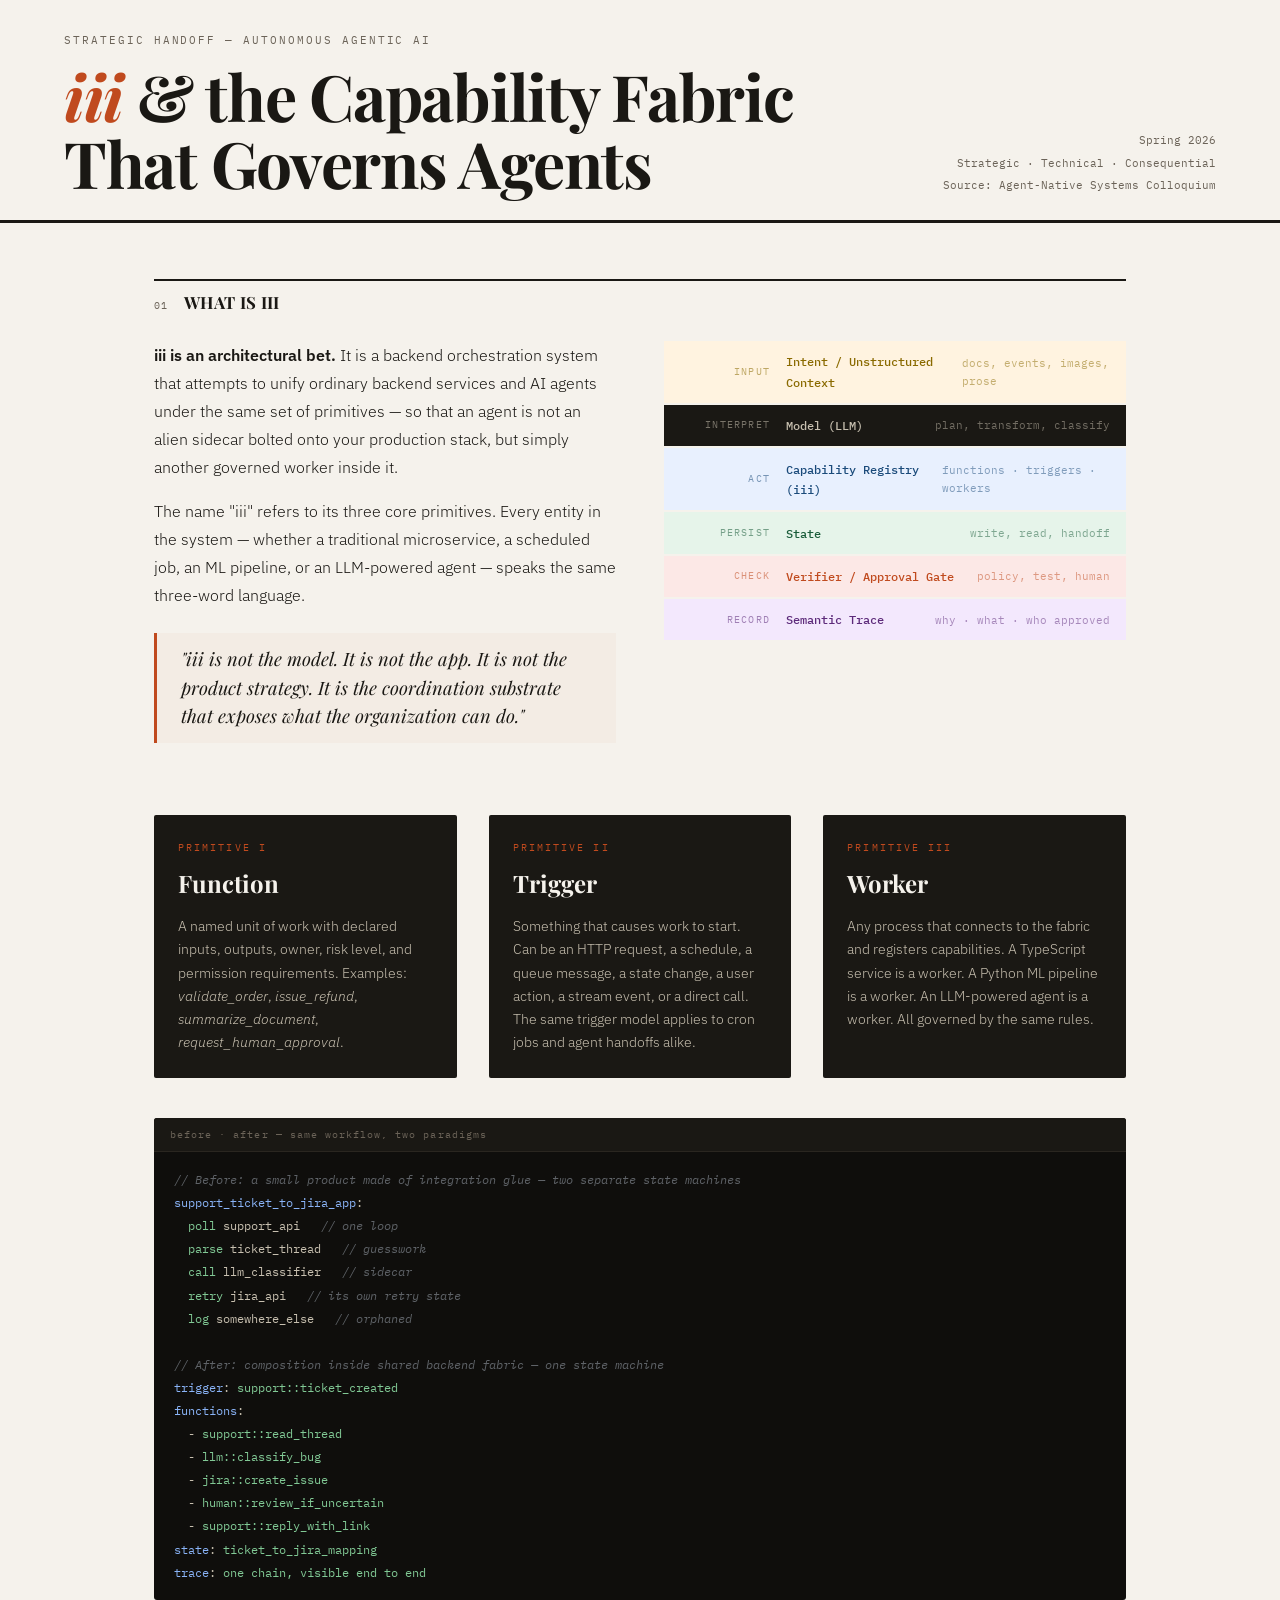
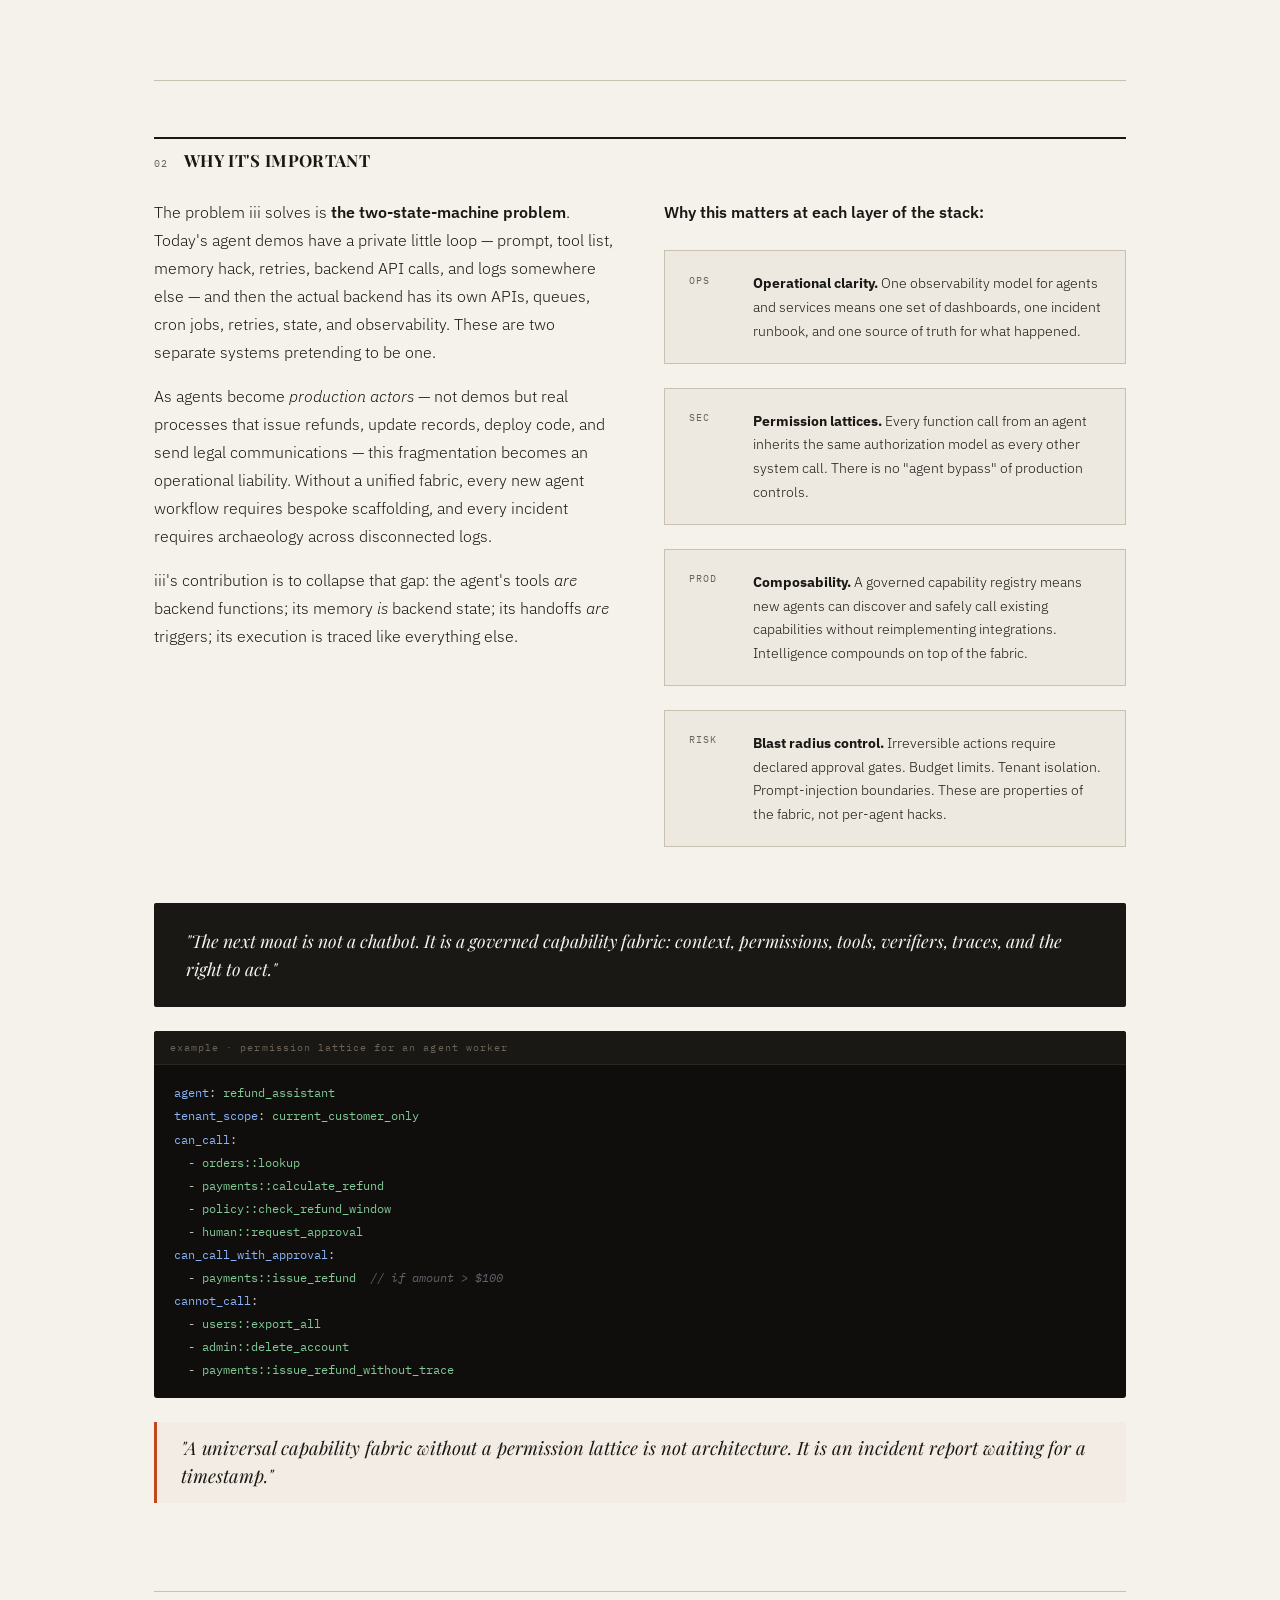
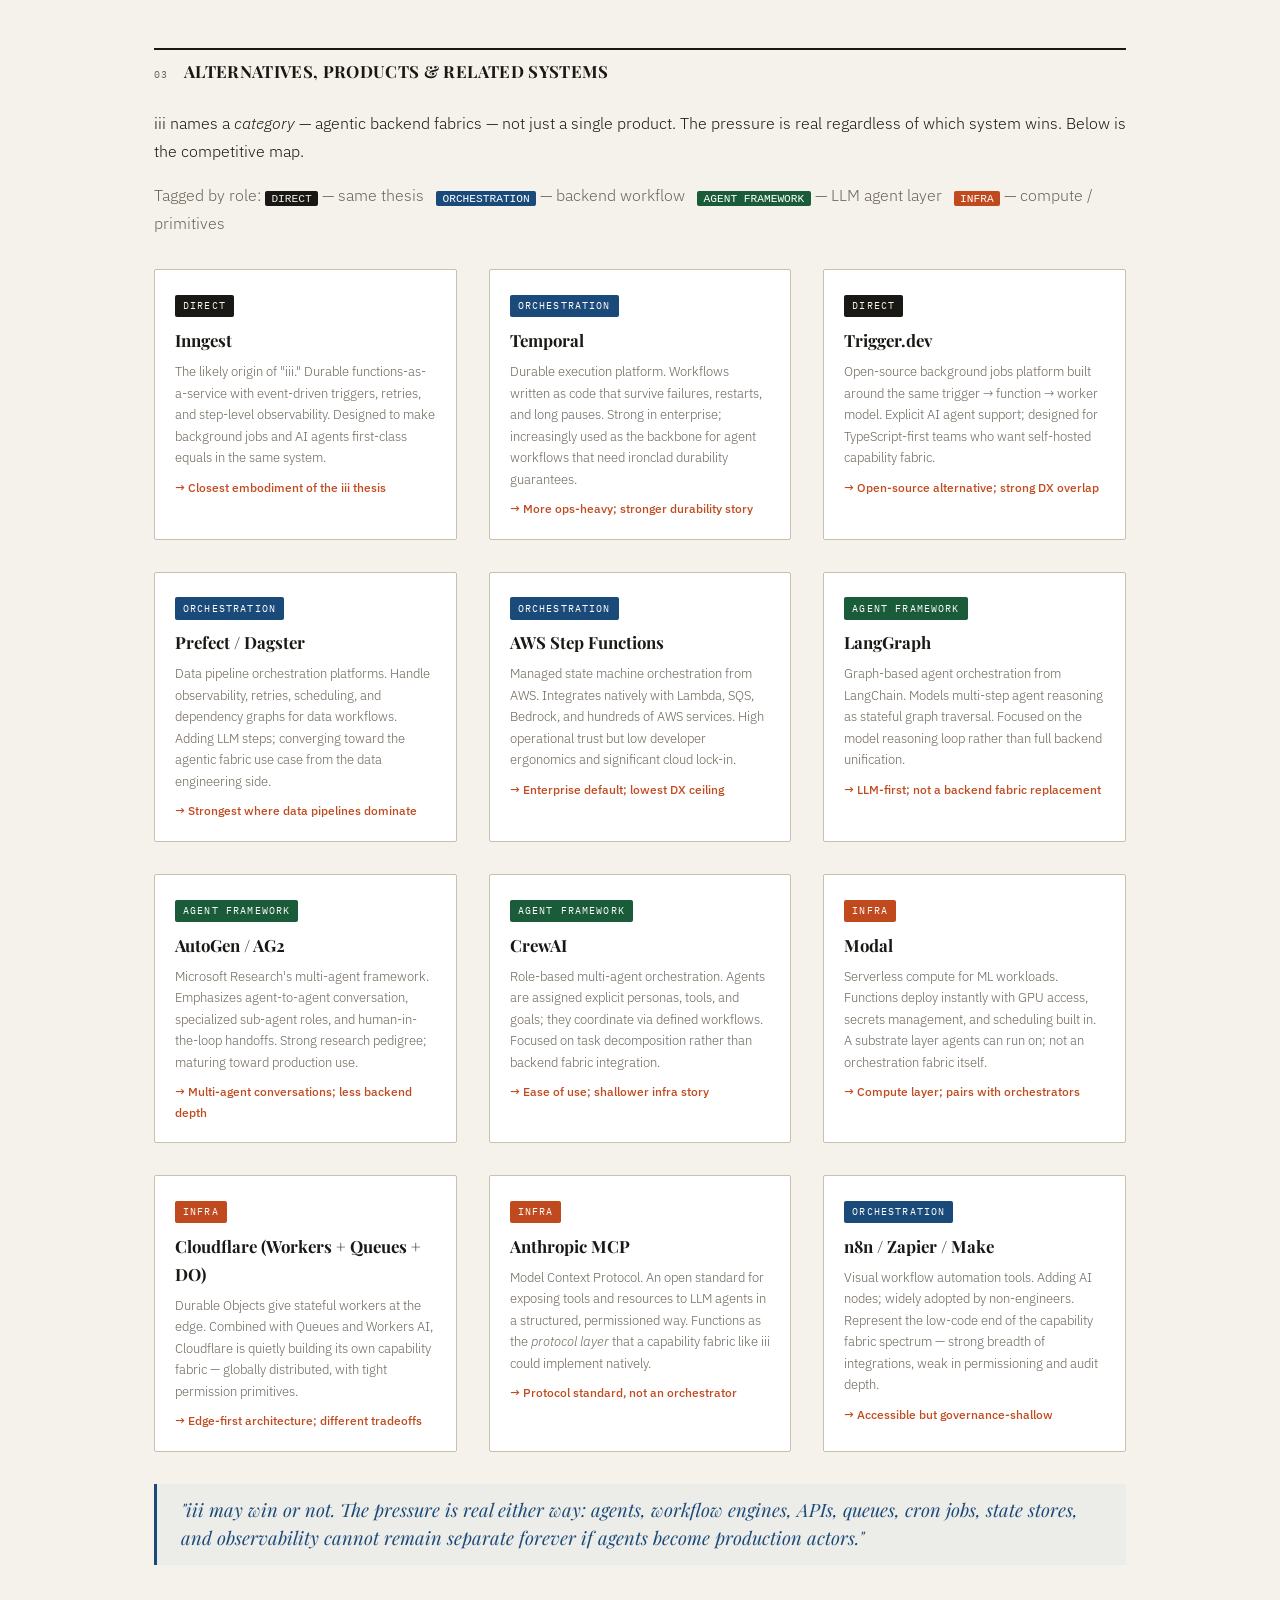
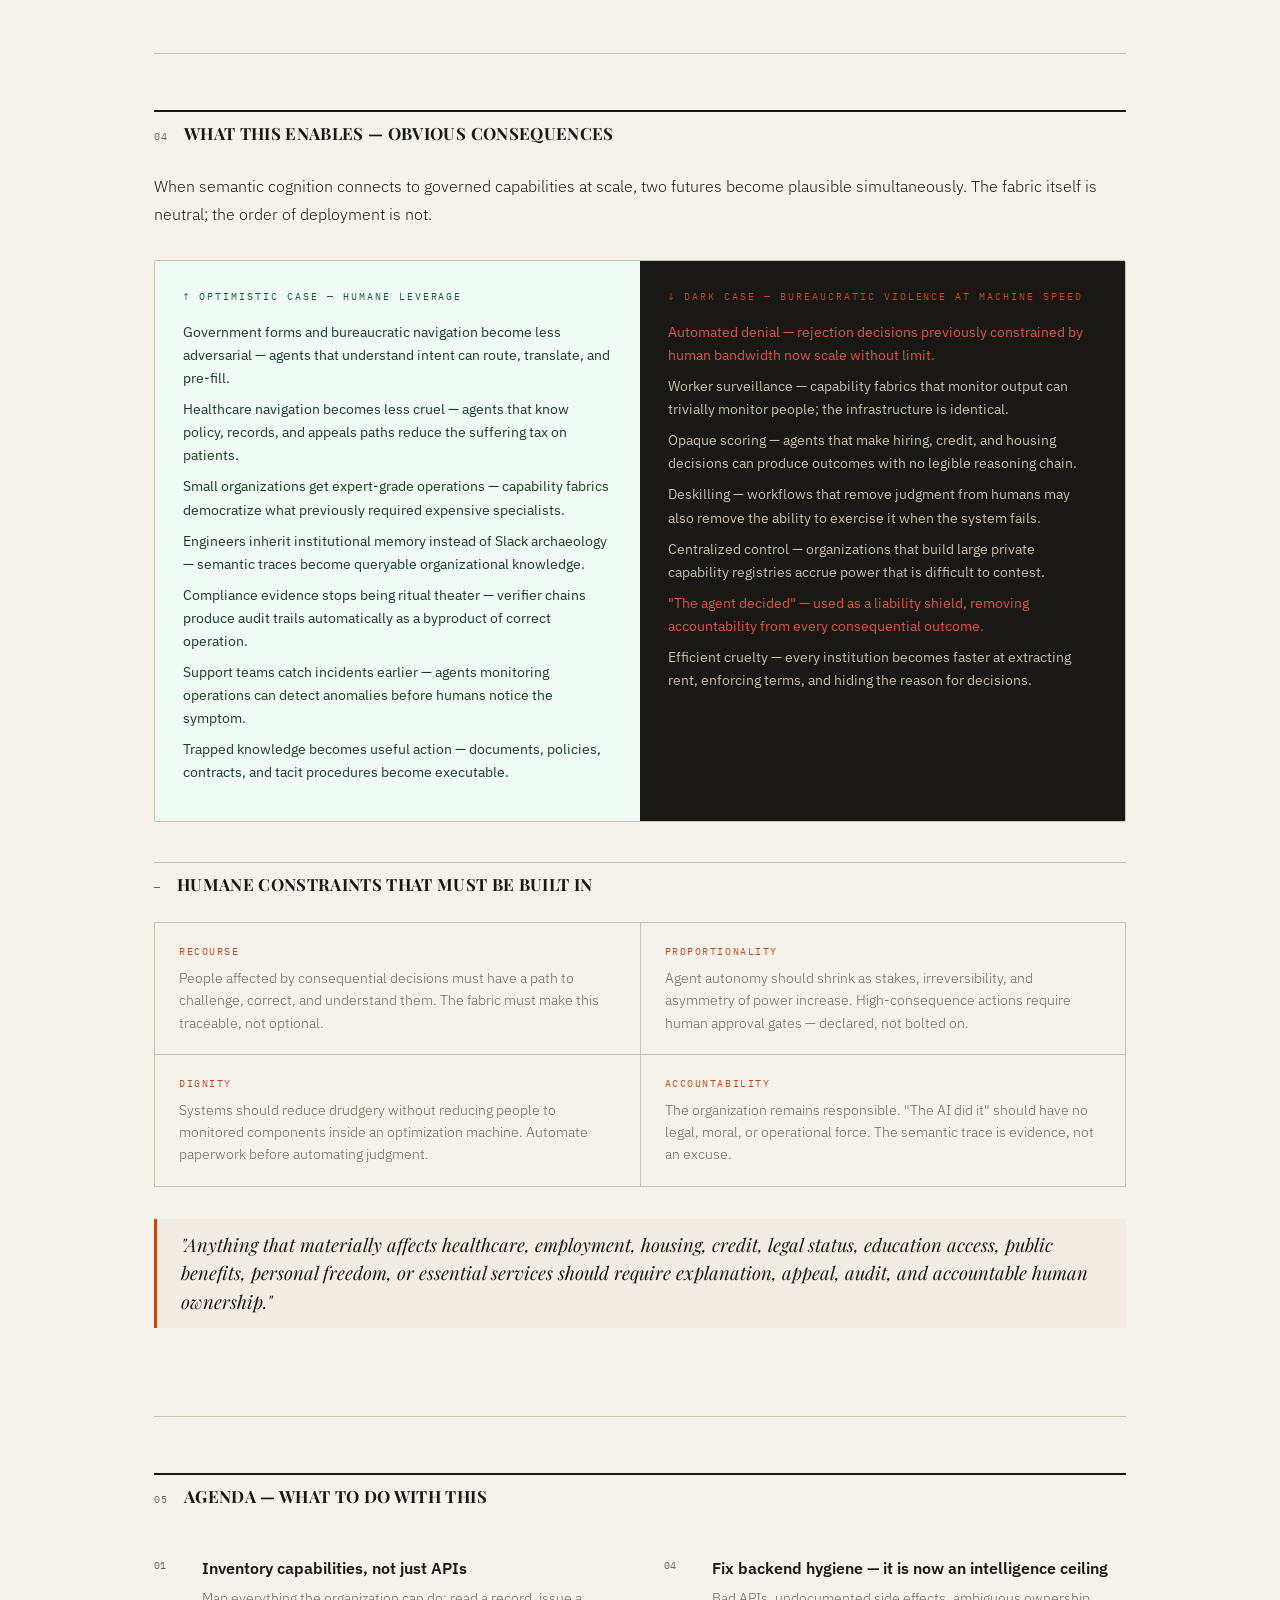
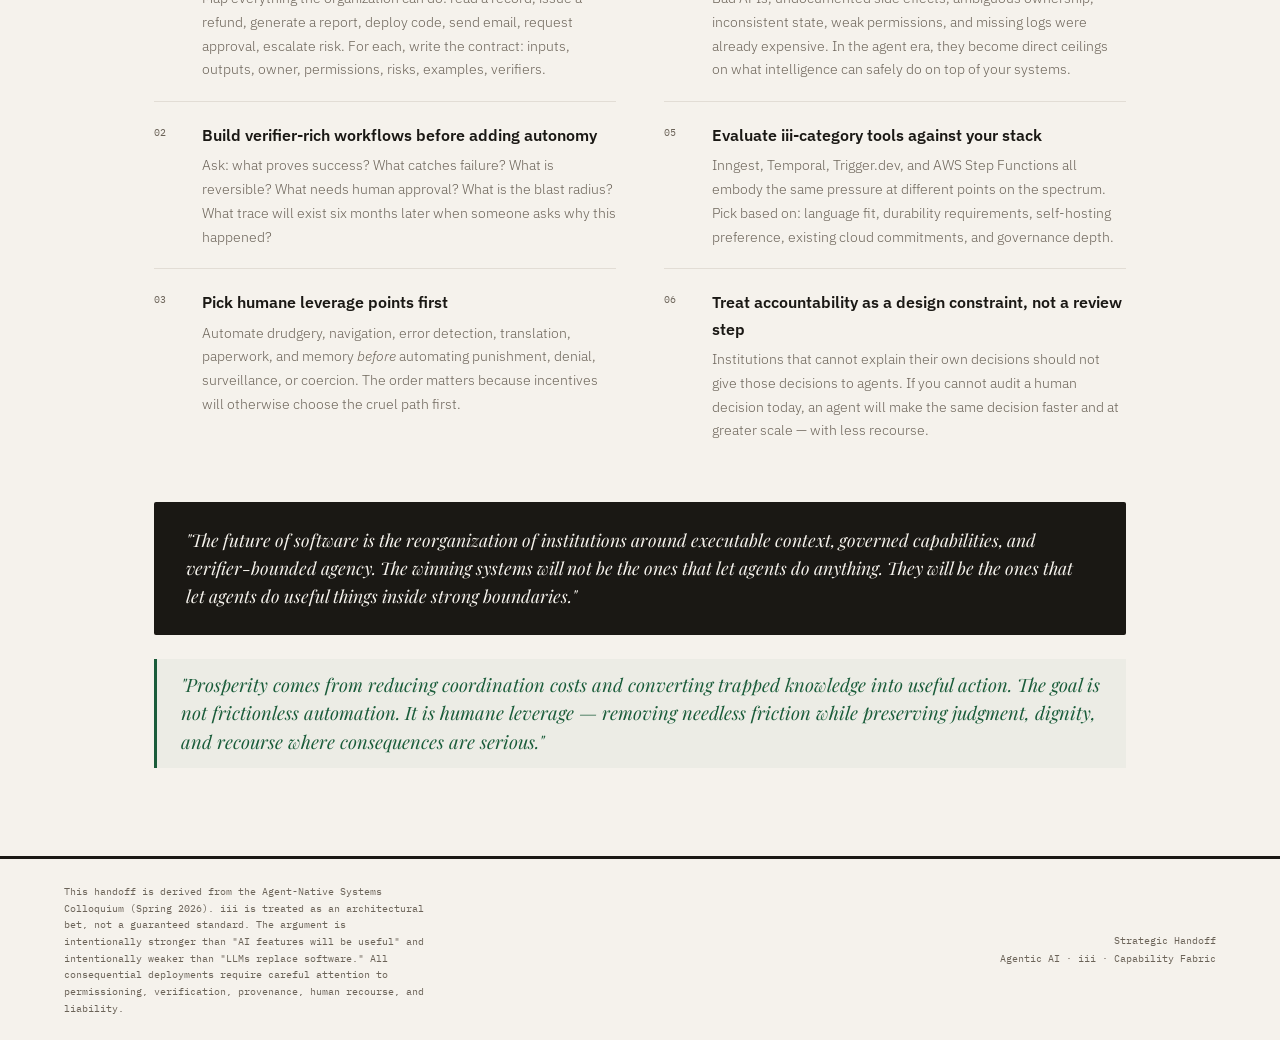
==== iii_handoff.html @ b540abe3 "Add files via upload" ====
<!DOCTYPE html>
<html lang="en">
<head>
<meta charset="UTF-8">
<meta name="viewport" content="width=device-width, initial-scale=1.0">
<title>iii — Agentic Backend Fabric: Strategic Handoff</title>
<link href="https://fonts.googleapis.com/css2?family=Playfair+Display:ital,wght@0,400;0,700;1,400;1,700&family=IBM+Plex+Mono:wght@400;500&family=IBM+Plex+Sans:wght@300;400;500;600&display=swap" rel="stylesheet">
<style>
  :root {
    --ink: #1a1814;
    --paper: #f5f2ec;
    --paper-dark: #ede9e1;
    --rule: #c8c0b0;
    --rule-light: #e2ddd5;
    --accent: #c04a1e;
    --accent-blue: #1a4a7a;
    --accent-green: #1a5c3a;
    --accent-gold: #8a6a00;
    --muted: #6b6358;
    --tag-bg: #1a1814;
    --tag-text: #f5f2ec;
  }

  * { margin: 0; padding: 0; box-sizing: border-box; }

  body {
    background: var(--paper);
    color: var(--ink);
    font-family: 'IBM Plex Sans', sans-serif;
    line-height: 1.65;
    -webkit-font-smoothing: antialiased;
  }

  /* MASTHEAD */
  .masthead {
    border-bottom: 3px solid var(--ink);
    padding: 2rem 4rem 1.5rem;
    display: grid;
    grid-template-columns: 1fr auto;
    align-items: end;
    gap: 2rem;
  }

  .masthead-label {
    font-family: 'IBM Plex Mono', monospace;
    font-size: 0.68rem;
    letter-spacing: 0.18em;
    text-transform: uppercase;
    color: var(--muted);
    margin-bottom: 0.75rem;
  }

  .masthead h1 {
    font-family: 'Playfair Display', Georgia, serif;
    font-size: clamp(2.2rem, 5vw, 4rem);
    font-weight: 700;
    line-height: 1.05;
    letter-spacing: -0.02em;
  }

  .masthead h1 em {
    font-style: italic;
    color: var(--accent);
  }

  .masthead-meta {
    text-align: right;
    font-family: 'IBM Plex Mono', monospace;
    font-size: 0.7rem;
    color: var(--muted);
    line-height: 2;
  }

  /* SECTION LAYOUT */
  .page {
    max-width: 1100px;
    margin: 0 auto;
    padding: 0 4rem;
  }

  /* SECTION HEADER */
  .section-header {
    border-top: 2px solid var(--ink);
    padding-top: 0.5rem;
    margin-bottom: 1.5rem;
    display: flex;
    align-items: baseline;
    gap: 1rem;
  }

  .section-num {
    font-family: 'IBM Plex Mono', monospace;
    font-size: 0.65rem;
    color: var(--muted);
    letter-spacing: 0.1em;
    flex-shrink: 0;
  }

  .section-title {
    font-family: 'Playfair Display', serif;
    font-size: 1.05rem;
    font-weight: 700;
    letter-spacing: 0.02em;
    text-transform: uppercase;
  }

  /* SECTION BLOCK */
  .section-block {
    padding: 3.5rem 0;
    border-bottom: 1px solid var(--rule);
  }

  .section-block:last-child {
    border-bottom: none;
  }

  /* TWO-COL */
  .two-col {
    display: grid;
    grid-template-columns: 1fr 1fr;
    gap: 3rem;
  }

  .three-col {
    display: grid;
    grid-template-columns: 1fr 1fr 1fr;
    gap: 2rem;
  }

  /* BODY TEXT */
  .body-text {
    font-size: 1rem;
    font-weight: 300;
    color: var(--ink);
    line-height: 1.75;
  }

  .body-text + .body-text {
    margin-top: 1rem;
  }

  .body-text strong {
    font-weight: 600;
  }

  /* PULL QUOTE */
  .pull-quote {
    border-left: 3px solid var(--accent);
    padding: 0.75rem 1.5rem;
    margin: 2rem 0;
    background: rgba(192,74,30,0.04);
  }

  .pull-quote p {
    font-family: 'Playfair Display', serif;
    font-size: 1.15rem;
    font-style: italic;
    line-height: 1.55;
    color: var(--ink);
  }

  .pull-quote.blue { border-left-color: var(--accent-blue); background: rgba(26,74,122,0.04); }
  .pull-quote.blue p { color: var(--accent-blue); }
  .pull-quote.green { border-left-color: var(--accent-green); background: rgba(26,92,58,0.04); }
  .pull-quote.green p { color: var(--accent-green); }
  .pull-quote.gold { border-left-color: var(--accent-gold); background: rgba(138,106,0,0.04); }
  .pull-quote.gold p { color: var(--accent-gold); }

  /* PRIMITIVES */
  .primitive-card {
    background: var(--ink);
    color: var(--paper);
    padding: 1.5rem;
    border-radius: 2px;
  }

  .primitive-label {
    font-family: 'IBM Plex Mono', monospace;
    font-size: 0.65rem;
    letter-spacing: 0.2em;
    text-transform: uppercase;
    color: var(--accent);
    margin-bottom: 0.5rem;
  }

  .primitive-name {
    font-family: 'Playfair Display', serif;
    font-size: 1.5rem;
    font-weight: 700;
    margin-bottom: 0.75rem;
  }

  .primitive-def {
    font-size: 0.875rem;
    font-weight: 300;
    color: #c8c0b0;
    line-height: 1.65;
  }

  /* CODE BLOCK */
  .code-block {
    background: #0f0e0c;
    border-radius: 3px;
    overflow: hidden;
    margin: 1.5rem 0;
  }

  .code-header {
    padding: 0.5rem 1rem;
    background: #1a1814;
    font-family: 'IBM Plex Mono', monospace;
    font-size: 0.65rem;
    color: #6b6358;
    letter-spacing: 0.1em;
    border-bottom: 1px solid #2a2620;
  }

  .code-body {
    padding: 1rem 1.25rem;
    font-family: 'IBM Plex Mono', monospace;
    font-size: 0.78rem;
    line-height: 1.85;
    color: #c8c0b0;
    overflow-x: auto;
  }

  .c-key { color: #8ab4f8; }
  .c-str { color: #81c995; }
  .c-cm { color: #5f6368; font-style: italic; }

  /* PRODUCT CARDS */
  .product-card {
    border: 1px solid var(--rule);
    padding: 1.25rem;
    border-radius: 2px;
    background: white;
  }

  .product-tag {
    display: inline-block;
    font-family: 'IBM Plex Mono', monospace;
    font-size: 0.6rem;
    letter-spacing: 0.12em;
    text-transform: uppercase;
    padding: 0.2rem 0.5rem;
    border-radius: 2px;
    margin-bottom: 0.6rem;
  }

  .product-tag.direct { background: var(--ink); color: var(--paper); }
  .product-tag.adjacent { background: var(--accent-blue); color: white; }
  .product-tag.adjacent-green { background: var(--accent-green); color: white; }
  .product-tag.llm { background: var(--accent); color: white; }

  .product-name {
    font-family: 'Playfair Display', serif;
    font-size: 1.05rem;
    font-weight: 700;
    margin-bottom: 0.4rem;
  }

  .product-desc {
    font-size: 0.84rem;
    font-weight: 300;
    color: var(--muted);
    line-height: 1.6;
  }

  .product-diff {
    font-size: 0.78rem;
    color: var(--accent);
    margin-top: 0.5rem;
    font-weight: 500;
  }

  /* CONSEQUENCE ITEMS */
  .consequence-item {
    padding: 1rem 0;
    border-bottom: 1px solid var(--rule-light);
    display: grid;
    grid-template-columns: 1.5rem 1fr;
    gap: 0.75rem;
    align-items: start;
  }

  .consequence-item:last-child { border-bottom: none; }

  .consequence-marker {
    font-family: 'IBM Plex Mono', monospace;
    font-size: 0.7rem;
    color: var(--muted);
    padding-top: 0.05rem;
  }

  .consequence-text {
    font-size: 0.96rem;
    font-weight: 300;
    line-height: 1.65;
  }

  .consequence-text strong {
    font-weight: 600;
  }

  /* DESIGN LAW */
  .law-grid {
    display: grid;
    grid-template-columns: 1fr 1fr;
    gap: 1px;
    background: var(--rule);
    border: 1px solid var(--rule);
  }

  .law-cell {
    background: var(--paper);
    padding: 1.25rem 1.5rem;
  }

  .law-term {
    font-family: 'IBM Plex Mono', monospace;
    font-size: 0.65rem;
    text-transform: uppercase;
    letter-spacing: 0.15em;
    color: var(--accent);
    margin-bottom: 0.4rem;
  }

  .law-def {
    font-size: 0.875rem;
    font-weight: 300;
    color: var(--muted);
    line-height: 1.6;
  }

  /* STACK DIAGRAM */
  .stack {
    display: flex;
    flex-direction: column;
    gap: 2px;
    font-family: 'IBM Plex Mono', monospace;
    font-size: 0.78rem;
  }

  .stack-layer {
    padding: 0.65rem 1rem;
    display: flex;
    align-items: center;
    gap: 1rem;
  }

  .stack-layer-label {
    font-size: 0.62rem;
    letter-spacing: 0.12em;
    text-transform: uppercase;
    opacity: 0.55;
    flex-shrink: 0;
    width: 90px;
    text-align: right;
  }

  .stack-layer-name { font-weight: 500; }
  .stack-layer-note { font-size: 0.7rem; opacity: 0.5; margin-left: auto; }

  .l-intent { background: #fff3e0; color: #8a6a00; }
  .l-model { background: #1a1814; color: #c8c0b0; }
  .l-capability { background: #e8f0fe; color: #1a4a7a; }
  .l-state { background: #e6f4ea; color: #1a5c3a; }
  .l-verify { background: #fce8e6; color: #c04a1e; }
  .l-trace { background: #f3e8fd; color: #5c2a7a; }

  /* DARK/LIGHT SPLIT */
  .dark-light-split {
    display: grid;
    grid-template-columns: 1fr 1fr;
    gap: 0;
    border: 1px solid var(--rule);
    border-radius: 2px;
    overflow: hidden;
  }

  .split-half {
    padding: 1.75rem;
  }

  .split-half.light { background: #f0faf4; }
  .split-half.dark { background: #1a1814; }

  .split-label {
    font-family: 'IBM Plex Mono', monospace;
    font-size: 0.62rem;
    letter-spacing: 0.2em;
    text-transform: uppercase;
    margin-bottom: 1rem;
  }

  .split-half.light .split-label { color: var(--accent-green); }
  .split-half.dark .split-label { color: var(--accent); }

  .split-item {
    font-size: 0.875rem;
    line-height: 1.65;
    margin-bottom: 0.5rem;
  }

  .split-half.light .split-item { color: #1a3a24; }
  .split-half.dark .split-item { color: #c8c0b0; }

  /* AGENDA */
  .agenda-step {
    display: grid;
    grid-template-columns: 2rem 1fr;
    gap: 1rem;
    padding: 1.25rem 0;
    border-bottom: 1px solid var(--rule-light);
    align-items: start;
  }

  .agenda-step:last-child { border-bottom: none; }

  .agenda-num {
    font-family: 'IBM Plex Mono', monospace;
    font-size: 0.65rem;
    color: var(--muted);
    padding-top: 0.1rem;
  }

  .agenda-content {}
  .agenda-title { font-weight: 600; margin-bottom: 0.3rem; }
  .agenda-text { font-size: 0.9rem; font-weight: 300; color: var(--muted); line-height: 1.65; }

  /* HORIZONTAL RULE */
  .h-rule {
    border: none;
    border-top: 1px solid var(--rule);
    margin: 0;
  }

  /* FOOTER */
  .footer {
    border-top: 3px solid var(--ink);
    padding: 1.5rem 4rem;
    display: flex;
    justify-content: space-between;
    align-items: center;
  }

  .footer-note {
    font-family: 'IBM Plex Mono', monospace;
    font-size: 0.65rem;
    color: var(--muted);
    max-width: 60ch;
    line-height: 1.6;
  }

  /* HIGHLIGHT BOX */
  .highlight-box {
    background: var(--ink);
    color: var(--paper);
    padding: 1.5rem 2rem;
    margin: 1.5rem 0;
    border-radius: 2px;
  }

  .highlight-box p {
    font-family: 'Playfair Display', serif;
    font-size: 1.1rem;
    font-style: italic;
    line-height: 1.6;
  }

  .moat-box {
    background: var(--paper-dark);
    border: 1px solid var(--rule);
    padding: 1.25rem 1.5rem;
    margin: 1.5rem 0;
    display: grid;
    grid-template-columns: 3rem 1fr;
    gap: 1rem;
    align-items: start;
  }

  .moat-icon {
    font-family: 'IBM Plex Mono', monospace;
    font-size: 0.6rem;
    text-transform: uppercase;
    letter-spacing: 0.1em;
    color: var(--muted);
    margin-top: 0.1rem;
  }

  .moat-text {
    font-size: 0.9rem;
    font-weight: 300;
    line-height: 1.65;
  }

  @media (max-width: 900px) {
    .masthead, .page, .footer { padding-left: 1.5rem; padding-right: 1.5rem; }
    .two-col, .three-col, .dark-light-split, .law-grid { grid-template-columns: 1fr; }
    .masthead { grid-template-columns: 1fr; }
    .masthead-meta { text-align: left; }
  }
</style>
</head>
<body>

<!-- MASTHEAD -->
<header class="masthead">
  <div>
    <div class="masthead-label">Strategic Handoff — Autonomous Agentic AI</div>
    <h1><em>iii</em> &amp; the Capability Fabric<br>That Governs Agents</h1>
  </div>
  <div class="masthead-meta">
    <div>Spring 2026</div>
    <div>Strategic · Technical · Consequential</div>
    <div>Source: Agent-Native Systems Colloquium</div>
  </div>
</header>

<div class="page">

  <!-- ═══════════════════════════════════════════════════
       01 · WHAT IS iii
  ══════════════════════════════════════════════════════ -->
  <div class="section-block">
    <div class="section-header">
      <span class="section-num">01</span>
      <span class="section-title">What Is iii</span>
    </div>

    <div class="two-col">
      <div>
        <p class="body-text">
          <strong>iii is an architectural bet.</strong> It is a backend orchestration system that attempts to unify ordinary backend services and AI agents under the same set of primitives — so that an agent is not an alien sidecar bolted onto your production stack, but simply another governed worker inside it.
        </p>
        <p class="body-text" style="margin-top:1rem;">
          The name "iii" refers to its three core primitives. Every entity in the system — whether a traditional microservice, a scheduled job, an ML pipeline, or an LLM-powered agent — speaks the same three-word language.
        </p>
        <div class="pull-quote" style="margin-top:1.5rem;">
          <p>"iii is not the model. It is not the app. It is not the product strategy. It is the coordination substrate that exposes what the organization can do."</p>
        </div>
      </div>

      <div>
        <div class="stack">
          <div class="stack-layer l-intent">
            <span class="stack-layer-label">Input</span>
            <span class="stack-layer-name">Intent / Unstructured Context</span>
            <span class="stack-layer-note">docs, events, images, prose</span>
          </div>
          <div class="stack-layer l-model">
            <span class="stack-layer-label">Interpret</span>
            <span class="stack-layer-name">Model (LLM)</span>
            <span class="stack-layer-note">plan, transform, classify</span>
          </div>
          <div class="stack-layer l-capability">
            <span class="stack-layer-label">Act</span>
            <span class="stack-layer-name">Capability Registry (iii)</span>
            <span class="stack-layer-note">functions · triggers · workers</span>
          </div>
          <div class="stack-layer l-state">
            <span class="stack-layer-label">Persist</span>
            <span class="stack-layer-name">State</span>
            <span class="stack-layer-note">write, read, handoff</span>
          </div>
          <div class="stack-layer l-verify">
            <span class="stack-layer-label">Check</span>
            <span class="stack-layer-name">Verifier / Approval Gate</span>
            <span class="stack-layer-note">policy, test, human</span>
          </div>
          <div class="stack-layer l-trace">
            <span class="stack-layer-label">Record</span>
            <span class="stack-layer-name">Semantic Trace</span>
            <span class="stack-layer-note">why · what · who approved</span>
          </div>
        </div>
      </div>
    </div>

    <!-- THREE PRIMITIVES -->
    <div class="three-col" style="margin-top:2.5rem;">
      <div class="primitive-card">
        <div class="primitive-label">Primitive I</div>
        <div class="primitive-name">Function</div>
        <div class="primitive-def">A named unit of work with declared inputs, outputs, owner, risk level, and permission requirements. Examples: <em>validate_order</em>, <em>issue_refund</em>, <em>summarize_document</em>, <em>request_human_approval</em>.</div>
      </div>
      <div class="primitive-card">
        <div class="primitive-label">Primitive II</div>
        <div class="primitive-name">Trigger</div>
        <div class="primitive-def">Something that causes work to start. Can be an HTTP request, a schedule, a queue message, a state change, a user action, a stream event, or a direct call. The same trigger model applies to cron jobs and agent handoffs alike.</div>
      </div>
      <div class="primitive-card">
        <div class="primitive-label">Primitive III</div>
        <div class="primitive-name">Worker</div>
        <div class="primitive-def">Any process that connects to the fabric and registers capabilities. A TypeScript service is a worker. A Python ML pipeline is a worker. An LLM-powered agent is a worker. All governed by the same rules.</div>
      </div>
    </div>

    <!-- BEFORE / AFTER CODE -->
    <div class="code-block" style="margin-top:2.5rem;">
      <div class="code-header">before · after — same workflow, two paradigms</div>
      <div class="code-body">
<span class="c-cm">// Before: a small product made of integration glue — two separate state machines</span><br>
<span class="c-key">support_ticket_to_jira_app</span>:<br>
&nbsp;&nbsp;<span class="c-str">poll</span> support_api &nbsp;&nbsp;<span class="c-cm">// one loop</span><br>
&nbsp;&nbsp;<span class="c-str">parse</span> ticket_thread &nbsp;&nbsp;<span class="c-cm">// guesswork</span><br>
&nbsp;&nbsp;<span class="c-str">call</span> llm_classifier &nbsp;&nbsp;<span class="c-cm">// sidecar</span><br>
&nbsp;&nbsp;<span class="c-str">retry</span> jira_api &nbsp;&nbsp;<span class="c-cm">// its own retry state</span><br>
&nbsp;&nbsp;<span class="c-str">log</span> somewhere_else &nbsp;&nbsp;<span class="c-cm">// orphaned</span><br>
<br>
<span class="c-cm">// After: composition inside shared backend fabric — one state machine</span><br>
<span class="c-key">trigger</span>: <span class="c-str">support::ticket_created</span><br>
<span class="c-key">functions</span>:<br>
&nbsp;&nbsp;- <span class="c-str">support::read_thread</span><br>
&nbsp;&nbsp;- <span class="c-str">llm::classify_bug</span><br>
&nbsp;&nbsp;- <span class="c-str">jira::create_issue</span><br>
&nbsp;&nbsp;- <span class="c-str">human::review_if_uncertain</span><br>
&nbsp;&nbsp;- <span class="c-str">support::reply_with_link</span><br>
<span class="c-key">state</span>: <span class="c-str">ticket_to_jira_mapping</span><br>
<span class="c-key">trace</span>: <span class="c-str">one chain, visible end to end</span>
      </div>
    </div>
  </div>

  <!-- ═══════════════════════════════════════════════════
       02 · WHY IT'S IMPORTANT
  ══════════════════════════════════════════════════════ -->
  <div class="section-block">
    <div class="section-header">
      <span class="section-num">02</span>
      <span class="section-title">Why It's Important</span>
    </div>

    <div class="two-col">
      <div>
        <p class="body-text">
          The problem iii solves is <strong>the two-state-machine problem</strong>. Today's agent demos have a private little loop — prompt, tool list, memory hack, retries, backend API calls, and logs somewhere else — and then the actual backend has its own APIs, queues, cron jobs, retries, state, and observability. These are two separate systems pretending to be one.
        </p>
        <p class="body-text">
          As agents become <em>production actors</em> — not demos but real processes that issue refunds, update records, deploy code, and send legal communications — this fragmentation becomes an operational liability. Without a unified fabric, every new agent workflow requires bespoke scaffolding, and every incident requires archaeology across disconnected logs.
        </p>
        <p class="body-text">
          iii's contribution is to collapse that gap: the agent's tools <em>are</em> backend functions; its memory <em>is</em> backend state; its handoffs <em>are</em> triggers; its execution is traced like everything else.
        </p>
      </div>

      <div>
        <p class="body-text" style="margin-bottom:1rem;"><strong>Why this matters at each layer of the stack:</strong></p>

        <div class="moat-box">
          <span class="moat-icon">Ops</span>
          <p class="moat-text"><strong>Operational clarity.</strong> One observability model for agents and services means one set of dashboards, one incident runbook, and one source of truth for what happened.</p>
        </div>

        <div class="moat-box">
          <span class="moat-icon">Sec</span>
          <p class="moat-text"><strong>Permission lattices.</strong> Every function call from an agent inherits the same authorization model as every other system call. There is no "agent bypass" of production controls.</p>
        </div>

        <div class="moat-box">
          <span class="moat-icon">Prod</span>
          <p class="moat-text"><strong>Composability.</strong> A governed capability registry means new agents can discover and safely call existing capabilities without reimplementing integrations. Intelligence compounds on top of the fabric.</p>
        </div>

        <div class="moat-box">
          <span class="moat-icon">Risk</span>
          <p class="moat-text"><strong>Blast radius control.</strong> Irreversible actions require declared approval gates. Budget limits. Tenant isolation. Prompt-injection boundaries. These are properties of the fabric, not per-agent hacks.</p>
        </div>
      </div>
    </div>

    <div class="highlight-box" style="margin-top:2rem;">
      <p>"The next moat is not a chatbot. It is a governed capability fabric: context, permissions, tools, verifiers, traces, and the right to act."</p>
    </div>

    <!-- PERMISSION LATTICE EXAMPLE -->
    <div class="code-block">
      <div class="code-header">example · permission lattice for an agent worker</div>
      <div class="code-body">
<span class="c-key">agent</span>: <span class="c-str">refund_assistant</span><br>
<span class="c-key">tenant_scope</span>: <span class="c-str">current_customer_only</span><br>
<span class="c-key">can_call</span>:<br>
&nbsp;&nbsp;- <span class="c-str">orders::lookup</span><br>
&nbsp;&nbsp;- <span class="c-str">payments::calculate_refund</span><br>
&nbsp;&nbsp;- <span class="c-str">policy::check_refund_window</span><br>
&nbsp;&nbsp;- <span class="c-str">human::request_approval</span><br>
<span class="c-key">can_call_with_approval</span>:<br>
&nbsp;&nbsp;- <span class="c-str">payments::issue_refund</span> &nbsp;<span class="c-cm">// if amount &gt; $100</span><br>
<span class="c-key">cannot_call</span>:<br>
&nbsp;&nbsp;- <span class="c-str">users::export_all</span><br>
&nbsp;&nbsp;- <span class="c-str">admin::delete_account</span><br>
&nbsp;&nbsp;- <span class="c-str">payments::issue_refund_without_trace</span>
      </div>
    </div>

    <div class="pull-quote" style="margin-top:1.5rem;">
      <p>"A universal capability fabric without a permission lattice is not architecture. It is an incident report waiting for a timestamp."</p>
    </div>
  </div>

  <!-- ═══════════════════════════════════════════════════
       03 · ALTERNATIVES, PRODUCTS, RELATED SYSTEMS
  ══════════════════════════════════════════════════════ -->
  <div class="section-block">
    <div class="section-header">
      <span class="section-num">03</span>
      <span class="section-title">Alternatives, Products &amp; Related Systems</span>
    </div>

    <p class="body-text" style="margin-bottom:0.5rem;">iii names a <em>category</em> — agentic backend fabrics — not just a single product. The pressure is real regardless of which system wins. Below is the competitive map.</p>
    <p class="body-text" style="margin-bottom:2rem; color:var(--muted);">Tagged by role: <span style="background:var(--ink);color:var(--paper);padding:0.1rem 0.4rem;font-family:monospace;font-size:0.7rem;border-radius:2px;">DIRECT</span> — same thesis &nbsp; <span style="background:var(--accent-blue);color:white;padding:0.1rem 0.4rem;font-family:monospace;font-size:0.7rem;border-radius:2px;">ORCHESTRATION</span> — backend workflow &nbsp; <span style="background:var(--accent-green);color:white;padding:0.1rem 0.4rem;font-family:monospace;font-size:0.7rem;border-radius:2px;">AGENT FRAMEWORK</span> — LLM agent layer &nbsp; <span style="background:var(--accent);color:white;padding:0.1rem 0.4rem;font-family:monospace;font-size:0.7rem;border-radius:2px;">INFRA</span> — compute / primitives</p>

    <div class="three-col">

      <div class="product-card">
        <div class="product-tag direct">Direct</div>
        <div class="product-name">Inngest</div>
        <div class="product-desc">The likely origin of "iii." Durable functions-as-a-service with event-driven triggers, retries, and step-level observability. Designed to make background jobs and AI agents first-class equals in the same system.</div>
        <div class="product-diff">→ Closest embodiment of the iii thesis</div>
      </div>

      <div class="product-card">
        <div class="product-tag adjacent">Orchestration</div>
        <div class="product-name">Temporal</div>
        <div class="product-desc">Durable execution platform. Workflows written as code that survive failures, restarts, and long pauses. Strong in enterprise; increasingly used as the backbone for agent workflows that need ironclad durability guarantees.</div>
        <div class="product-diff">→ More ops-heavy; stronger durability story</div>
      </div>

      <div class="product-card">
        <div class="product-tag direct">Direct</div>
        <div class="product-name">Trigger.dev</div>
        <div class="product-desc">Open-source background jobs platform built around the same trigger → function → worker model. Explicit AI agent support; designed for TypeScript-first teams who want self-hosted capability fabric.</div>
        <div class="product-diff">→ Open-source alternative; strong DX overlap</div>
      </div>

      <div class="product-card">
        <div class="product-tag adjacent">Orchestration</div>
        <div class="product-name">Prefect / Dagster</div>
        <div class="product-desc">Data pipeline orchestration platforms. Handle observability, retries, scheduling, and dependency graphs for data workflows. Adding LLM steps; converging toward the agentic fabric use case from the data engineering side.</div>
        <div class="product-diff">→ Strongest where data pipelines dominate</div>
      </div>

      <div class="product-card">
        <div class="product-tag adjacent">Orchestration</div>
        <div class="product-name">AWS Step Functions</div>
        <div class="product-desc">Managed state machine orchestration from AWS. Integrates natively with Lambda, SQS, Bedrock, and hundreds of AWS services. High operational trust but low developer ergonomics and significant cloud lock-in.</div>
        <div class="product-diff">→ Enterprise default; lowest DX ceiling</div>
      </div>

      <div class="product-card">
        <div class="product-tag adjacent-green">Agent Framework</div>
        <div class="product-name">LangGraph</div>
        <div class="product-desc">Graph-based agent orchestration from LangChain. Models multi-step agent reasoning as stateful graph traversal. Focused on the model reasoning loop rather than full backend unification.</div>
        <div class="product-diff">→ LLM-first; not a backend fabric replacement</div>
      </div>

      <div class="product-card">
        <div class="product-tag adjacent-green">Agent Framework</div>
        <div class="product-name">AutoGen / AG2</div>
        <div class="product-desc">Microsoft Research's multi-agent framework. Emphasizes agent-to-agent conversation, specialized sub-agent roles, and human-in-the-loop handoffs. Strong research pedigree; maturing toward production use.</div>
        <div class="product-diff">→ Multi-agent conversations; less backend depth</div>
      </div>

      <div class="product-card">
        <div class="product-tag adjacent-green">Agent Framework</div>
        <div class="product-name">CrewAI</div>
        <div class="product-desc">Role-based multi-agent orchestration. Agents are assigned explicit personas, tools, and goals; they coordinate via defined workflows. Focused on task decomposition rather than backend fabric integration.</div>
        <div class="product-diff">→ Ease of use; shallower infra story</div>
      </div>

      <div class="product-card">
        <div class="product-tag llm">Infra</div>
        <div class="product-name">Modal</div>
        <div class="product-desc">Serverless compute for ML workloads. Functions deploy instantly with GPU access, secrets management, and scheduling built in. A substrate layer agents can run on; not an orchestration fabric itself.</div>
        <div class="product-diff">→ Compute layer; pairs with orchestrators</div>
      </div>

      <div class="product-card">
        <div class="product-tag llm">Infra</div>
        <div class="product-name">Cloudflare (Workers + Queues + DO)</div>
        <div class="product-desc">Durable Objects give stateful workers at the edge. Combined with Queues and Workers AI, Cloudflare is quietly building its own capability fabric — globally distributed, with tight permission primitives.</div>
        <div class="product-diff">→ Edge-first architecture; different tradeoffs</div>
      </div>

      <div class="product-card">
        <div class="product-tag llm">Infra</div>
        <div class="product-name">Anthropic MCP</div>
        <div class="product-desc">Model Context Protocol. An open standard for exposing tools and resources to LLM agents in a structured, permissioned way. Functions as the <em>protocol layer</em> that a capability fabric like iii could implement natively.</div>
        <div class="product-diff">→ Protocol standard, not an orchestrator</div>
      </div>

      <div class="product-card">
        <div class="product-tag adjacent">Orchestration</div>
        <div class="product-name">n8n / Zapier / Make</div>
        <div class="product-desc">Visual workflow automation tools. Adding AI nodes; widely adopted by non-engineers. Represent the low-code end of the capability fabric spectrum — strong breadth of integrations, weak in permissioning and audit depth.</div>
        <div class="product-diff">→ Accessible but governance-shallow</div>
      </div>

    </div>

    <div class="pull-quote blue" style="margin-top:2rem;">
      <p>"iii may win or not. The pressure is real either way: agents, workflow engines, APIs, queues, cron jobs, state stores, and observability cannot remain separate forever if agents become production actors."</p>
    </div>
  </div>

  <!-- ═══════════════════════════════════════════════════
       04 · WHAT THIS ENABLES
  ══════════════════════════════════════════════════════ -->
  <div class="section-block">
    <div class="section-header">
      <span class="section-num">04</span>
      <span class="section-title">What This Enables — Obvious Consequences</span>
    </div>

    <p class="body-text" style="margin-bottom:2rem;">When semantic cognition connects to governed capabilities at scale, two futures become plausible simultaneously. The fabric itself is neutral; the order of deployment is not.</p>

    <div class="dark-light-split">
      <div class="split-half light">
        <div class="split-label">↑ Optimistic Case — Humane Leverage</div>
        <div class="split-item">Government forms and bureaucratic navigation become less adversarial — agents that understand intent can route, translate, and pre-fill.</div>
        <div class="split-item">Healthcare navigation becomes less cruel — agents that know policy, records, and appeals paths reduce the suffering tax on patients.</div>
        <div class="split-item">Small organizations get expert-grade operations — capability fabrics democratize what previously required expensive specialists.</div>
        <div class="split-item">Engineers inherit institutional memory instead of Slack archaeology — semantic traces become queryable organizational knowledge.</div>
        <div class="split-item">Compliance evidence stops being ritual theater — verifier chains produce audit trails automatically as a byproduct of correct operation.</div>
        <div class="split-item">Support teams catch incidents earlier — agents monitoring operations can detect anomalies before humans notice the symptom.</div>
        <div class="split-item">Trapped knowledge becomes useful action — documents, policies, contracts, and tacit procedures become executable.</div>
      </div>
      <div class="split-half dark">
        <div class="split-label">↓ Dark Case — Bureaucratic Violence at Machine Speed</div>
        <div class="split-item" style="color:#e05545;">Automated denial — rejection decisions previously constrained by human bandwidth now scale without limit.</div>
        <div class="split-item">Worker surveillance — capability fabrics that monitor output can trivially monitor people; the infrastructure is identical.</div>
        <div class="split-item">Opaque scoring — agents that make hiring, credit, and housing decisions can produce outcomes with no legible reasoning chain.</div>
        <div class="split-item">Deskilling — workflows that remove judgment from humans may also remove the ability to exercise it when the system fails.</div>
        <div class="split-item">Centralized control — organizations that build large private capability registries accrue power that is difficult to contest.</div>
        <div class="split-item" style="color:#e05545;">"The agent decided" — used as a liability shield, removing accountability from every consequential outcome.</div>
        <div class="split-item">Efficient cruelty — every institution becomes faster at extracting rent, enforcing terms, and hiding the reason for decisions.</div>
      </div>
    </div>

    <!-- DESIGN LAW -->
    <div style="margin-top:2.5rem;">
      <div class="section-header" style="border-top:1px solid var(--rule); margin-top:0;">
        <span class="section-num">—</span>
        <span class="section-title">Humane Constraints That Must Be Built In</span>
      </div>
      <div class="law-grid">
        <div class="law-cell">
          <div class="law-term">Recourse</div>
          <div class="law-def">People affected by consequential decisions must have a path to challenge, correct, and understand them. The fabric must make this traceable, not optional.</div>
        </div>
        <div class="law-cell">
          <div class="law-term">Proportionality</div>
          <div class="law-def">Agent autonomy should shrink as stakes, irreversibility, and asymmetry of power increase. High-consequence actions require human approval gates — declared, not bolted on.</div>
        </div>
        <div class="law-cell">
          <div class="law-term">Dignity</div>
          <div class="law-def">Systems should reduce drudgery without reducing people to monitored components inside an optimization machine. Automate paperwork before automating judgment.</div>
        </div>
        <div class="law-cell">
          <div class="law-term">Accountability</div>
          <div class="law-def">The organization remains responsible. "The AI did it" should have no legal, moral, or operational force. The semantic trace is evidence, not an excuse.</div>
        </div>
      </div>
    </div>

    <!-- NEVER FULLY AUTONOMOUS -->
    <div class="pull-quote" style="margin-top:2rem;">
      <p>"Anything that materially affects healthcare, employment, housing, credit, legal status, education access, public benefits, personal freedom, or essential services should require explanation, appeal, audit, and accountable human ownership."</p>
    </div>
  </div>

  <!-- ═══════════════════════════════════════════════════
       05 · WHAT TO DO MONDAY MORNING
  ══════════════════════════════════════════════════════ -->
  <div class="section-block">
    <div class="section-header">
      <span class="section-num">05</span>
      <span class="section-title">Agenda — What To Do With This</span>
    </div>

    <div class="two-col">
      <div>
        <div class="agenda-step">
          <span class="agenda-num">01</span>
          <div class="agenda-content">
            <div class="agenda-title">Inventory capabilities, not just APIs</div>
            <div class="agenda-text">Map everything the organization can do: read a record, issue a refund, generate a report, deploy code, send email, request approval, escalate risk. For each, write the contract: inputs, outputs, owner, permissions, risks, examples, verifiers.</div>
          </div>
        </div>
        <div class="agenda-step">
          <span class="agenda-num">02</span>
          <div class="agenda-content">
            <div class="agenda-title">Build verifier-rich workflows before adding autonomy</div>
            <div class="agenda-text">Ask: what proves success? What catches failure? What is reversible? What needs human approval? What is the blast radius? What trace will exist six months later when someone asks why this happened?</div>
          </div>
        </div>
        <div class="agenda-step">
          <span class="agenda-num">03</span>
          <div class="agenda-content">
            <div class="agenda-title">Pick humane leverage points first</div>
            <div class="agenda-text">Automate drudgery, navigation, error detection, translation, paperwork, and memory <em>before</em> automating punishment, denial, surveillance, or coercion. The order matters because incentives will otherwise choose the cruel path first.</div>
          </div>
        </div>
      </div>

      <div>
        <div class="agenda-step">
          <span class="agenda-num">04</span>
          <div class="agenda-content">
            <div class="agenda-title">Fix backend hygiene — it is now an intelligence ceiling</div>
            <div class="agenda-text">Bad APIs, undocumented side effects, ambiguous ownership, inconsistent state, weak permissions, and missing logs were already expensive. In the agent era, they become direct ceilings on what intelligence can safely do on top of your systems.</div>
          </div>
        </div>
        <div class="agenda-step">
          <span class="agenda-num">05</span>
          <div class="agenda-content">
            <div class="agenda-title">Evaluate iii-category tools against your stack</div>
            <div class="agenda-text">Inngest, Temporal, Trigger.dev, and AWS Step Functions all embody the same pressure at different points on the spectrum. Pick based on: language fit, durability requirements, self-hosting preference, existing cloud commitments, and governance depth.</div>
          </div>
        </div>
        <div class="agenda-step">
          <span class="agenda-num">06</span>
          <div class="agenda-content">
            <div class="agenda-title">Treat accountability as a design constraint, not a review step</div>
            <div class="agenda-text">Institutions that cannot explain their own decisions should not give those decisions to agents. If you cannot audit a human decision today, an agent will make the same decision faster and at greater scale — with less recourse.</div>
          </div>
        </div>
      </div>
    </div>

    <!-- FINAL SYNTHESIS -->
    <div class="highlight-box" style="margin-top:2.5rem;">
      <p>"The future of software is the reorganization of institutions around executable context, governed capabilities, and verifier-bounded agency. The winning systems will not be the ones that let agents do anything. They will be the ones that let agents do useful things inside strong boundaries."</p>
    </div>

    <div class="pull-quote green" style="margin-top:1.5rem;">
      <p>"Prosperity comes from reducing coordination costs and converting trapped knowledge into useful action. The goal is not frictionless automation. It is humane leverage — removing needless friction while preserving judgment, dignity, and recourse where consequences are serious."</p>
    </div>
  </div>

</div><!-- /page -->

<footer class="footer">
  <div class="footer-note">
    This handoff is derived from the Agent-Native Systems Colloquium (Spring 2026). iii is treated as an architectural bet, not a guaranteed standard. The argument is intentionally stronger than "AI features will be useful" and intentionally weaker than "LLMs replace software." All consequential deployments require careful attention to permissioning, verification, provenance, human recourse, and liability.
  </div>
  <div style="font-family:'IBM Plex Mono',monospace;font-size:0.65rem;color:var(--muted);text-align:right;flex-shrink:0;">
    Strategic Handoff<br>Agentic AI · iii · Capability Fabric
  </div>
</footer>

</body>
</html>
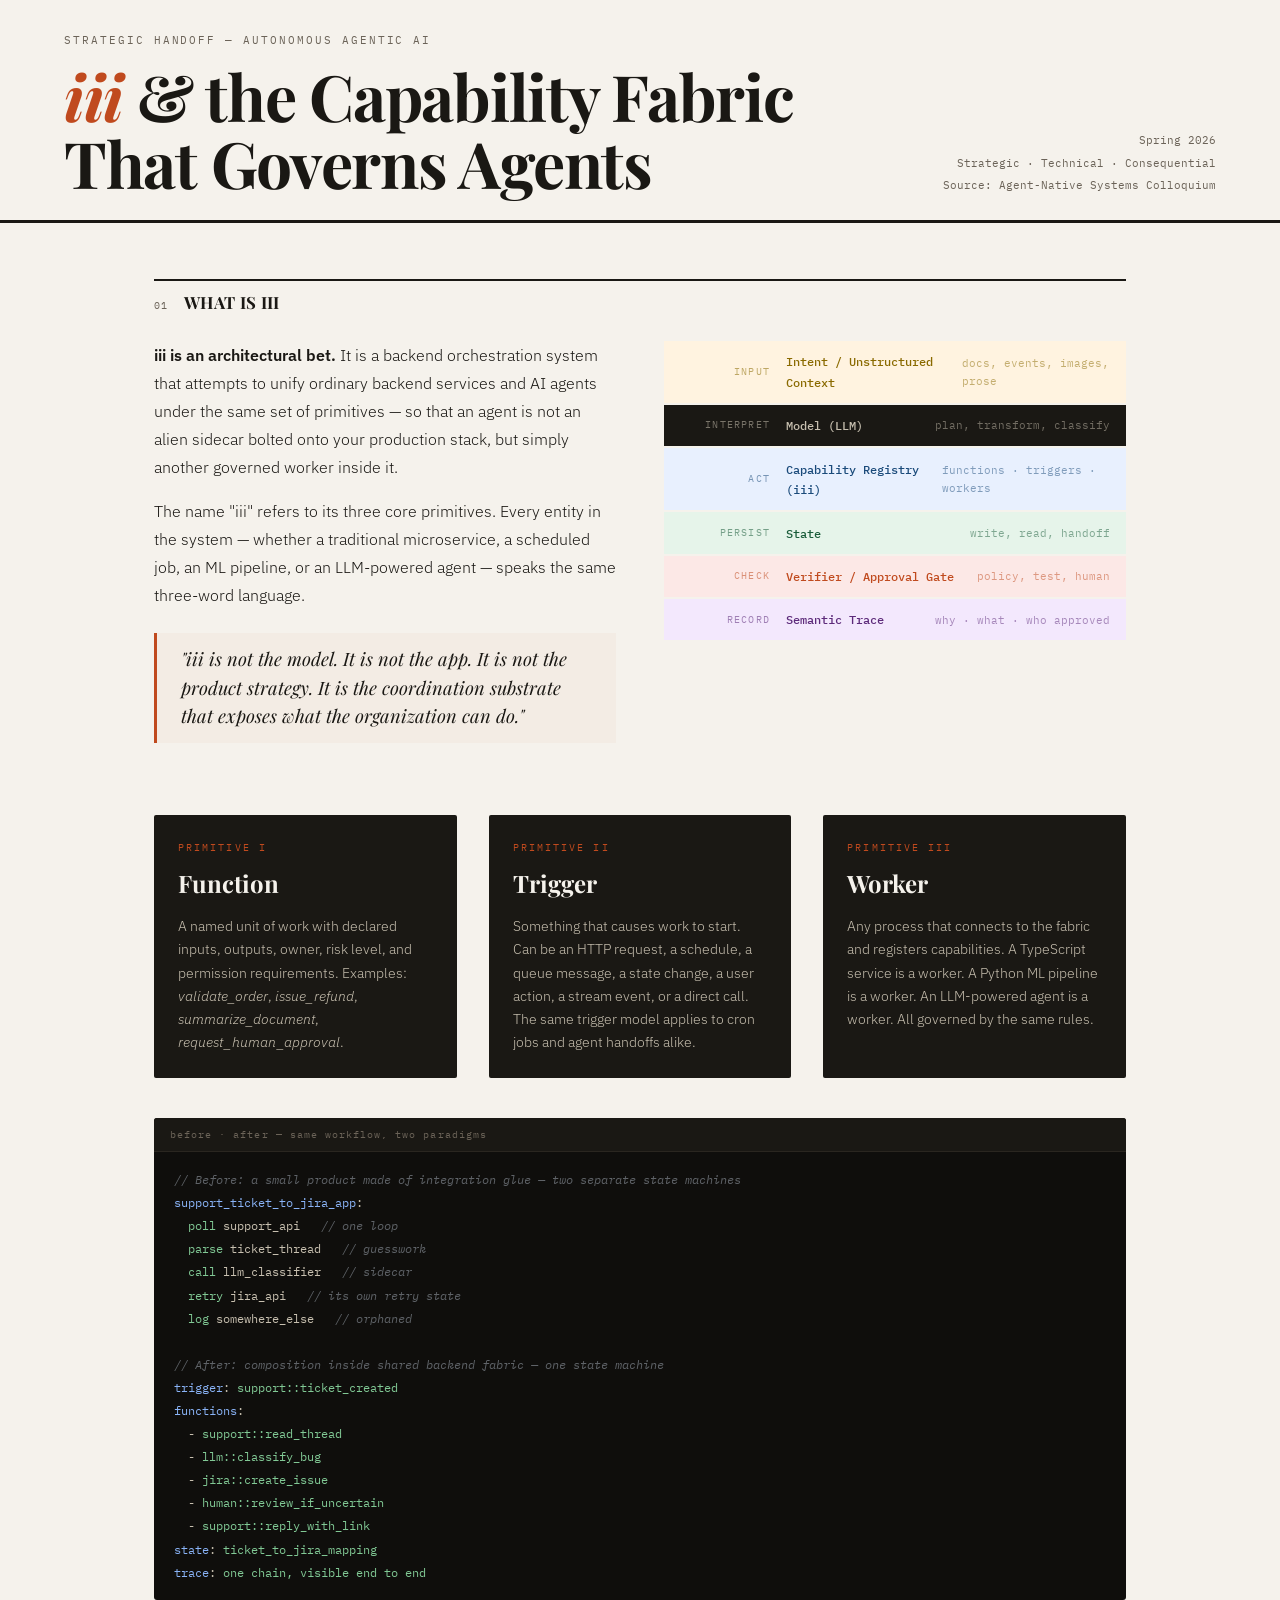
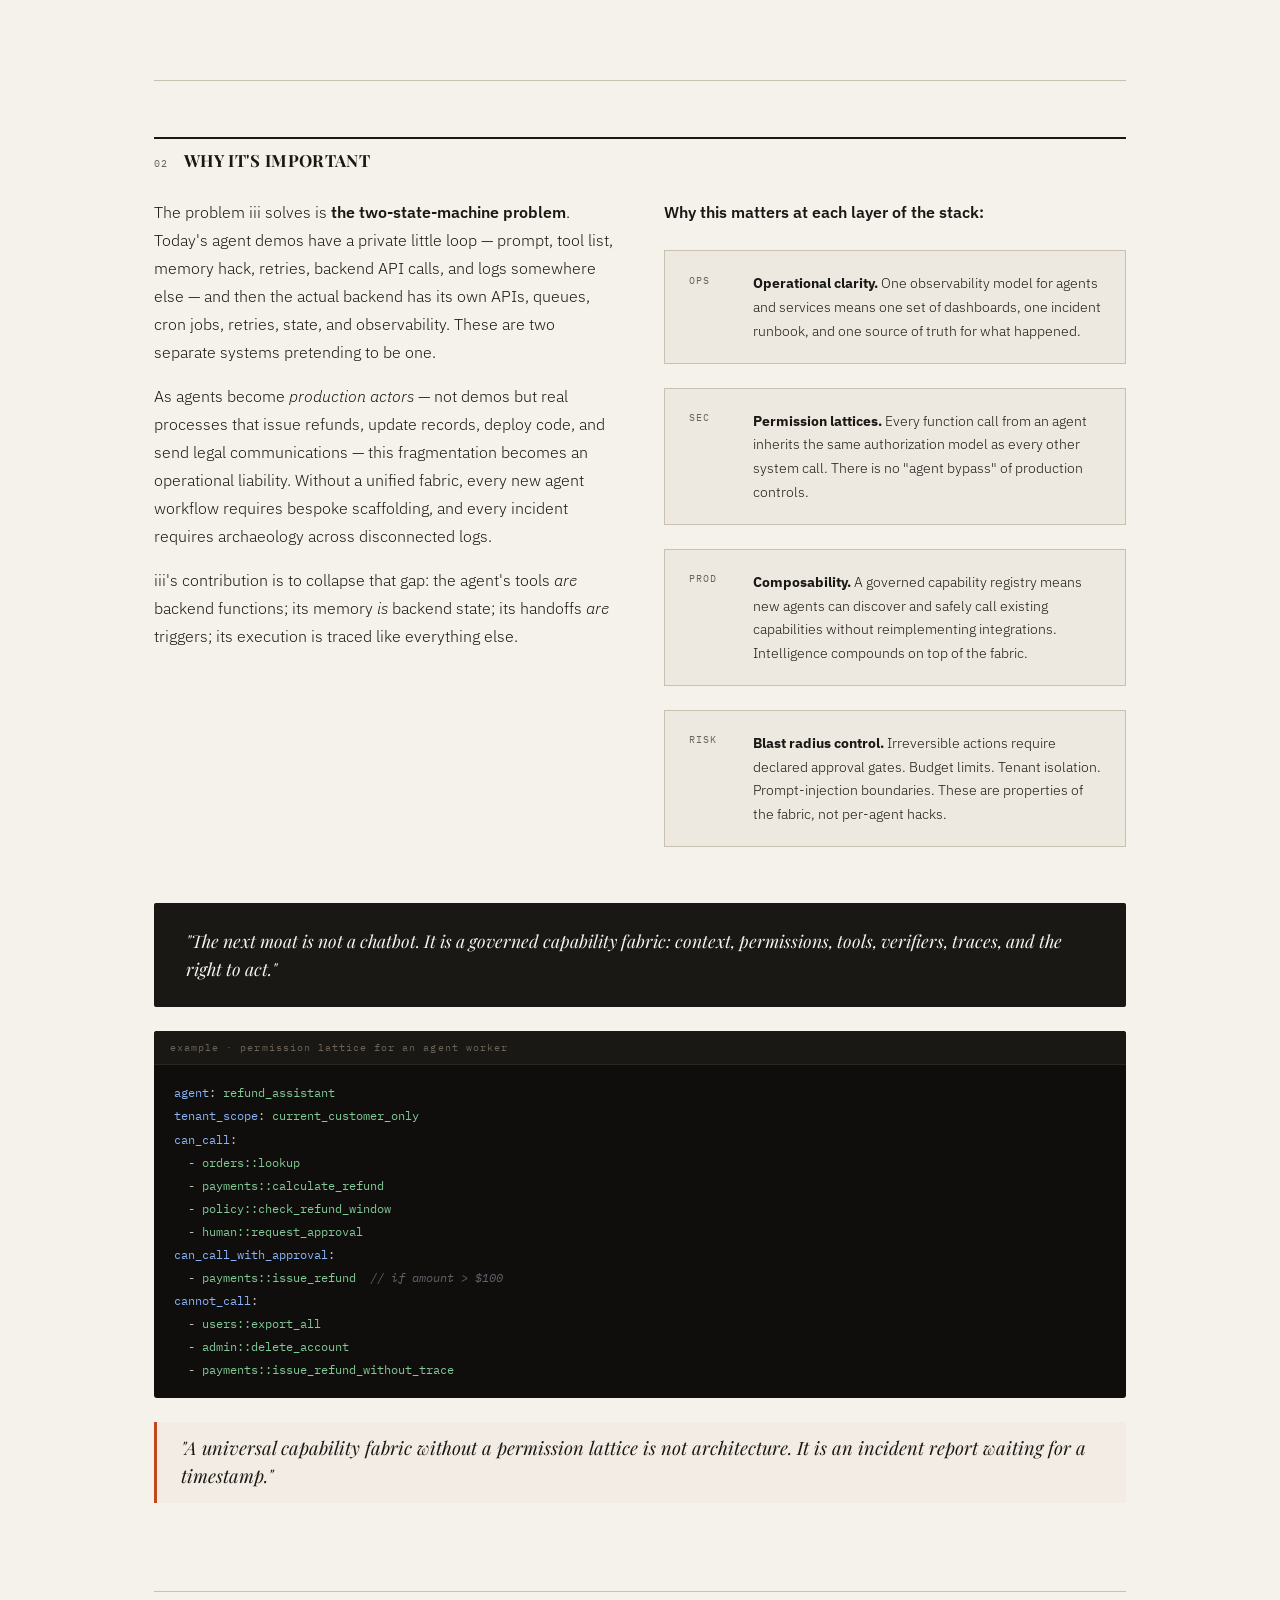
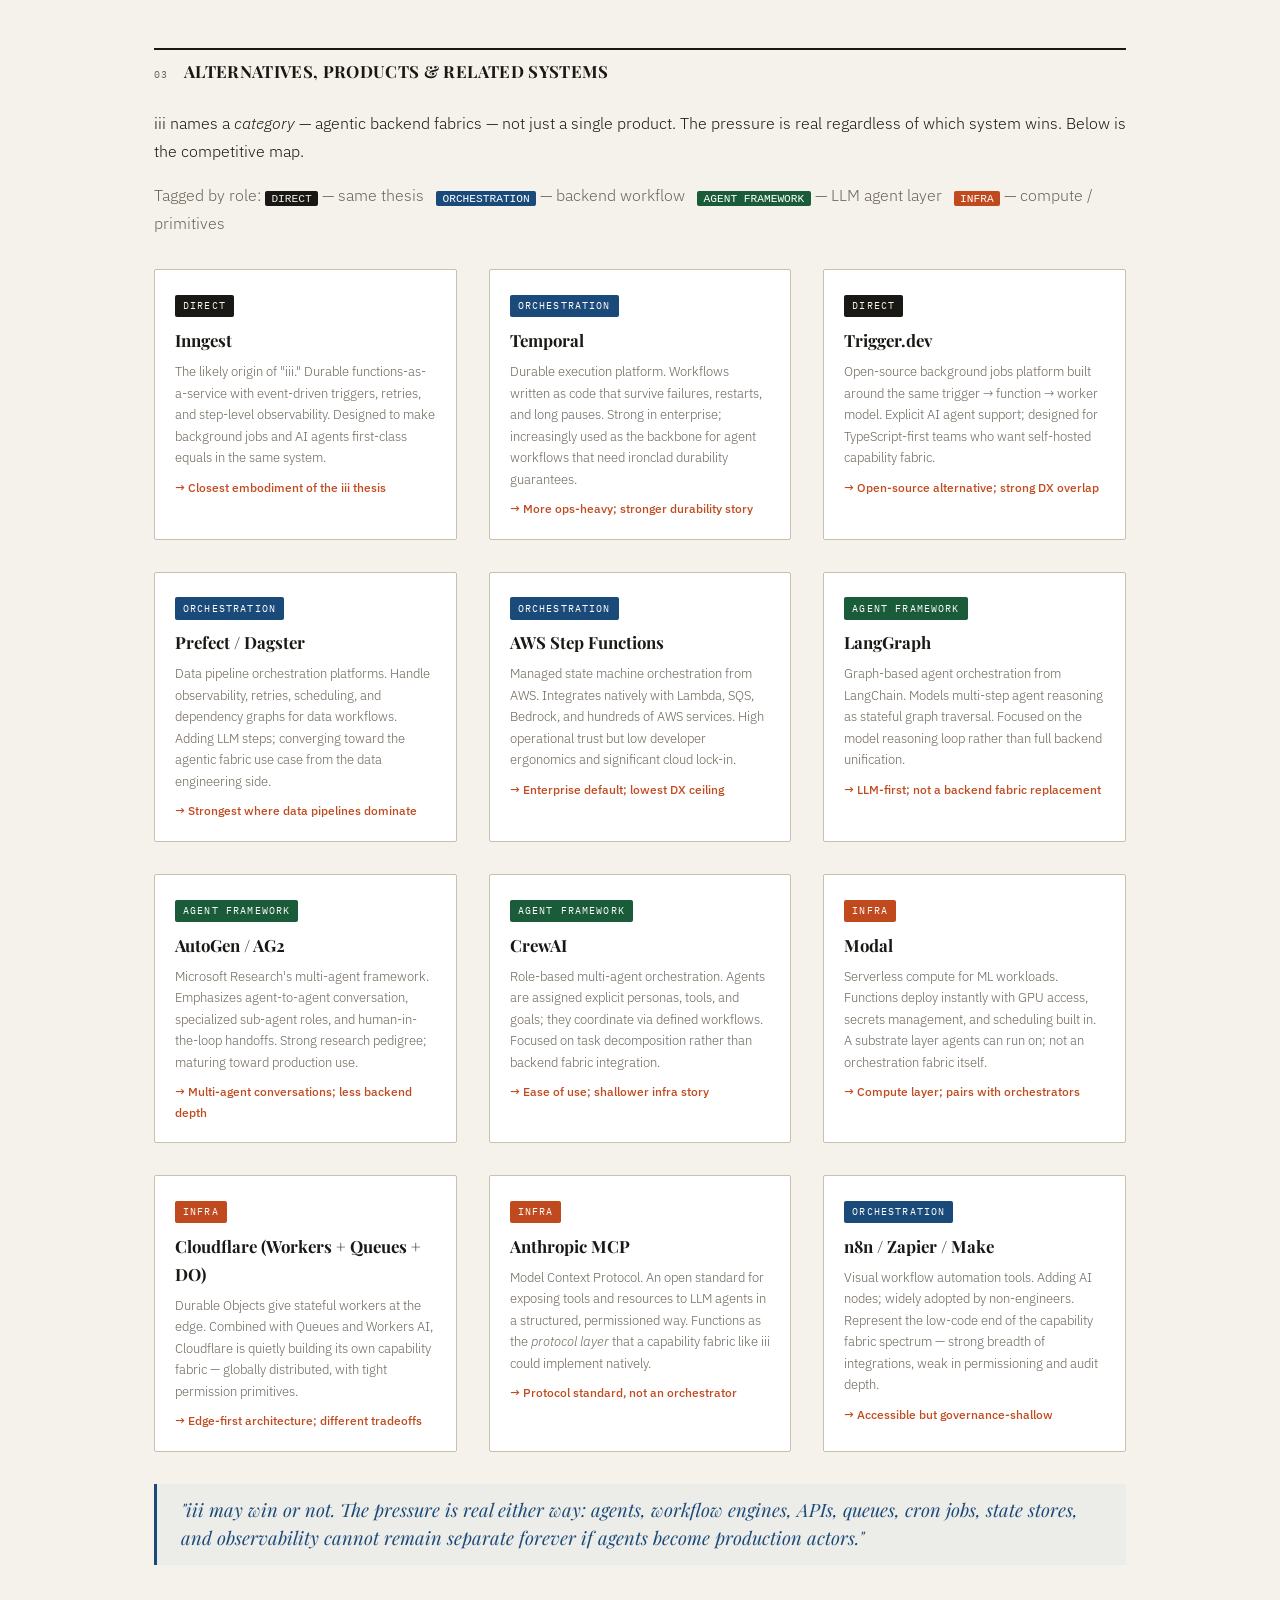
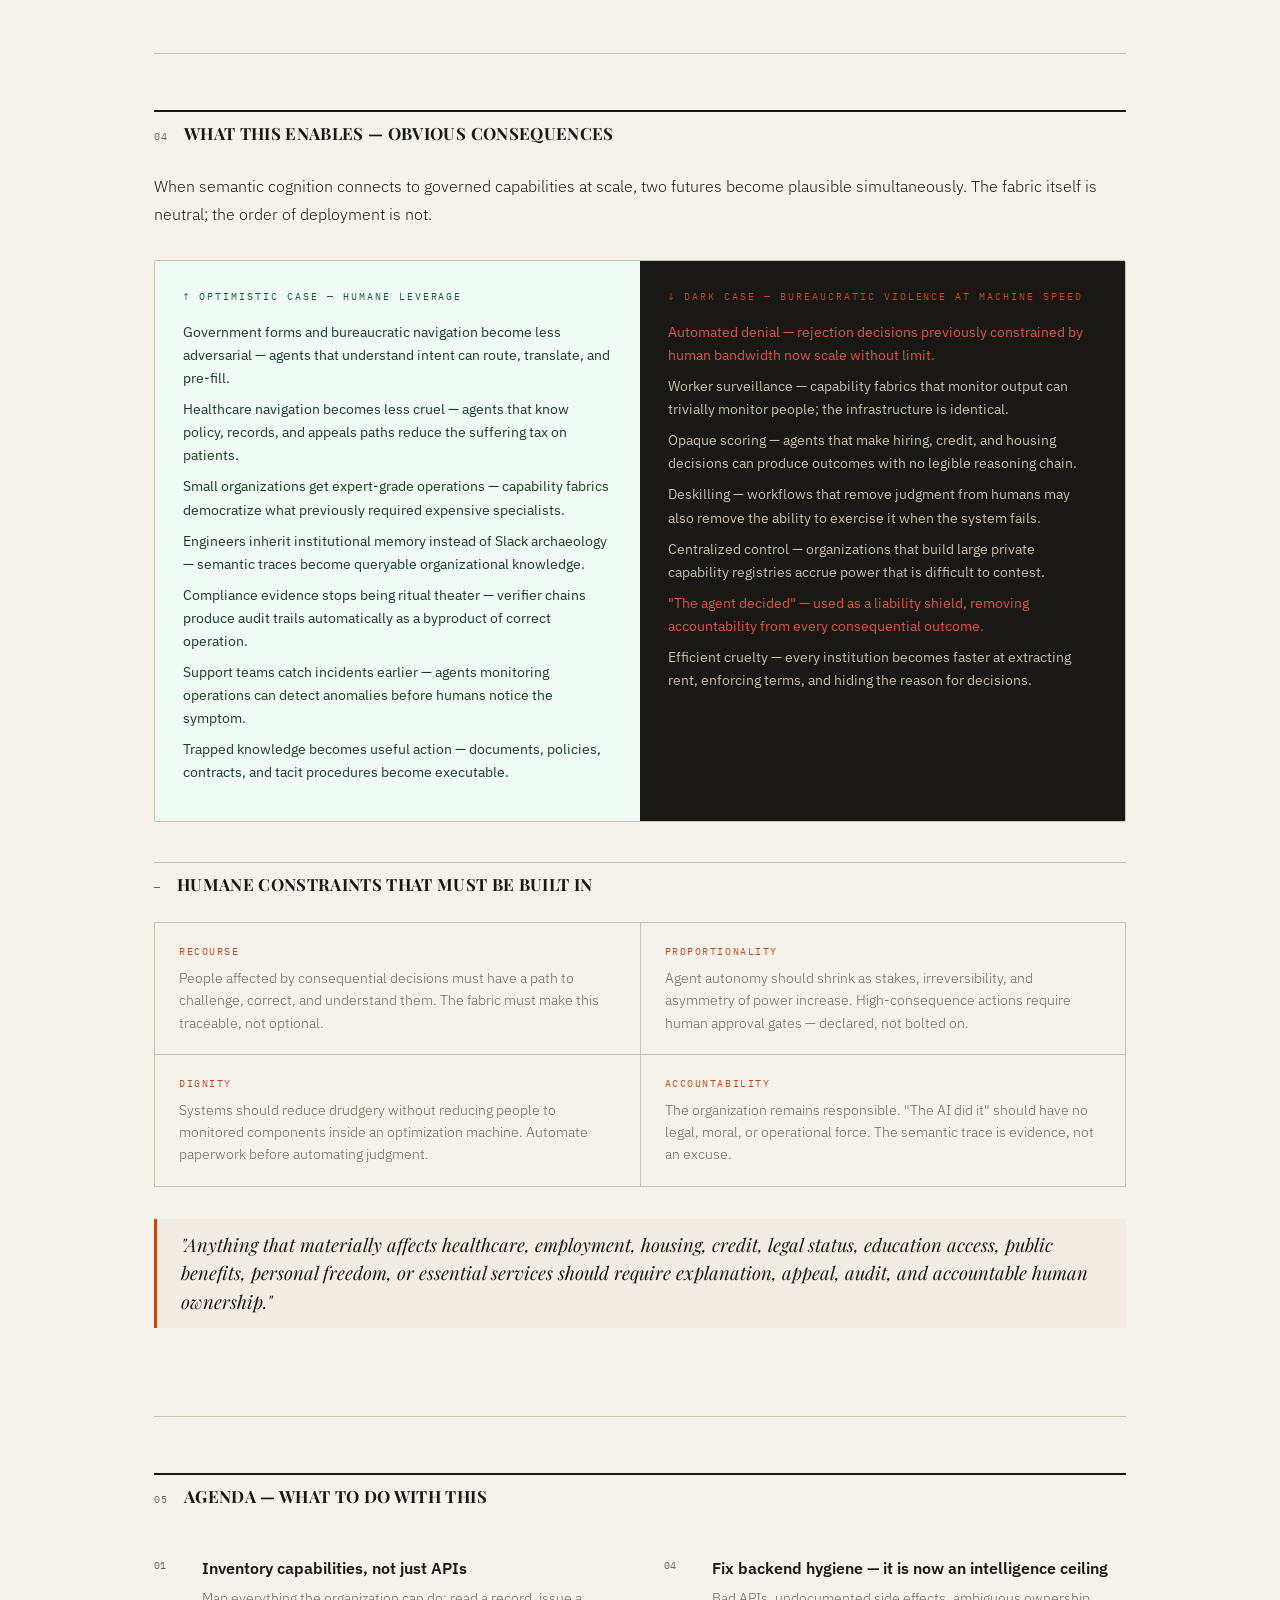
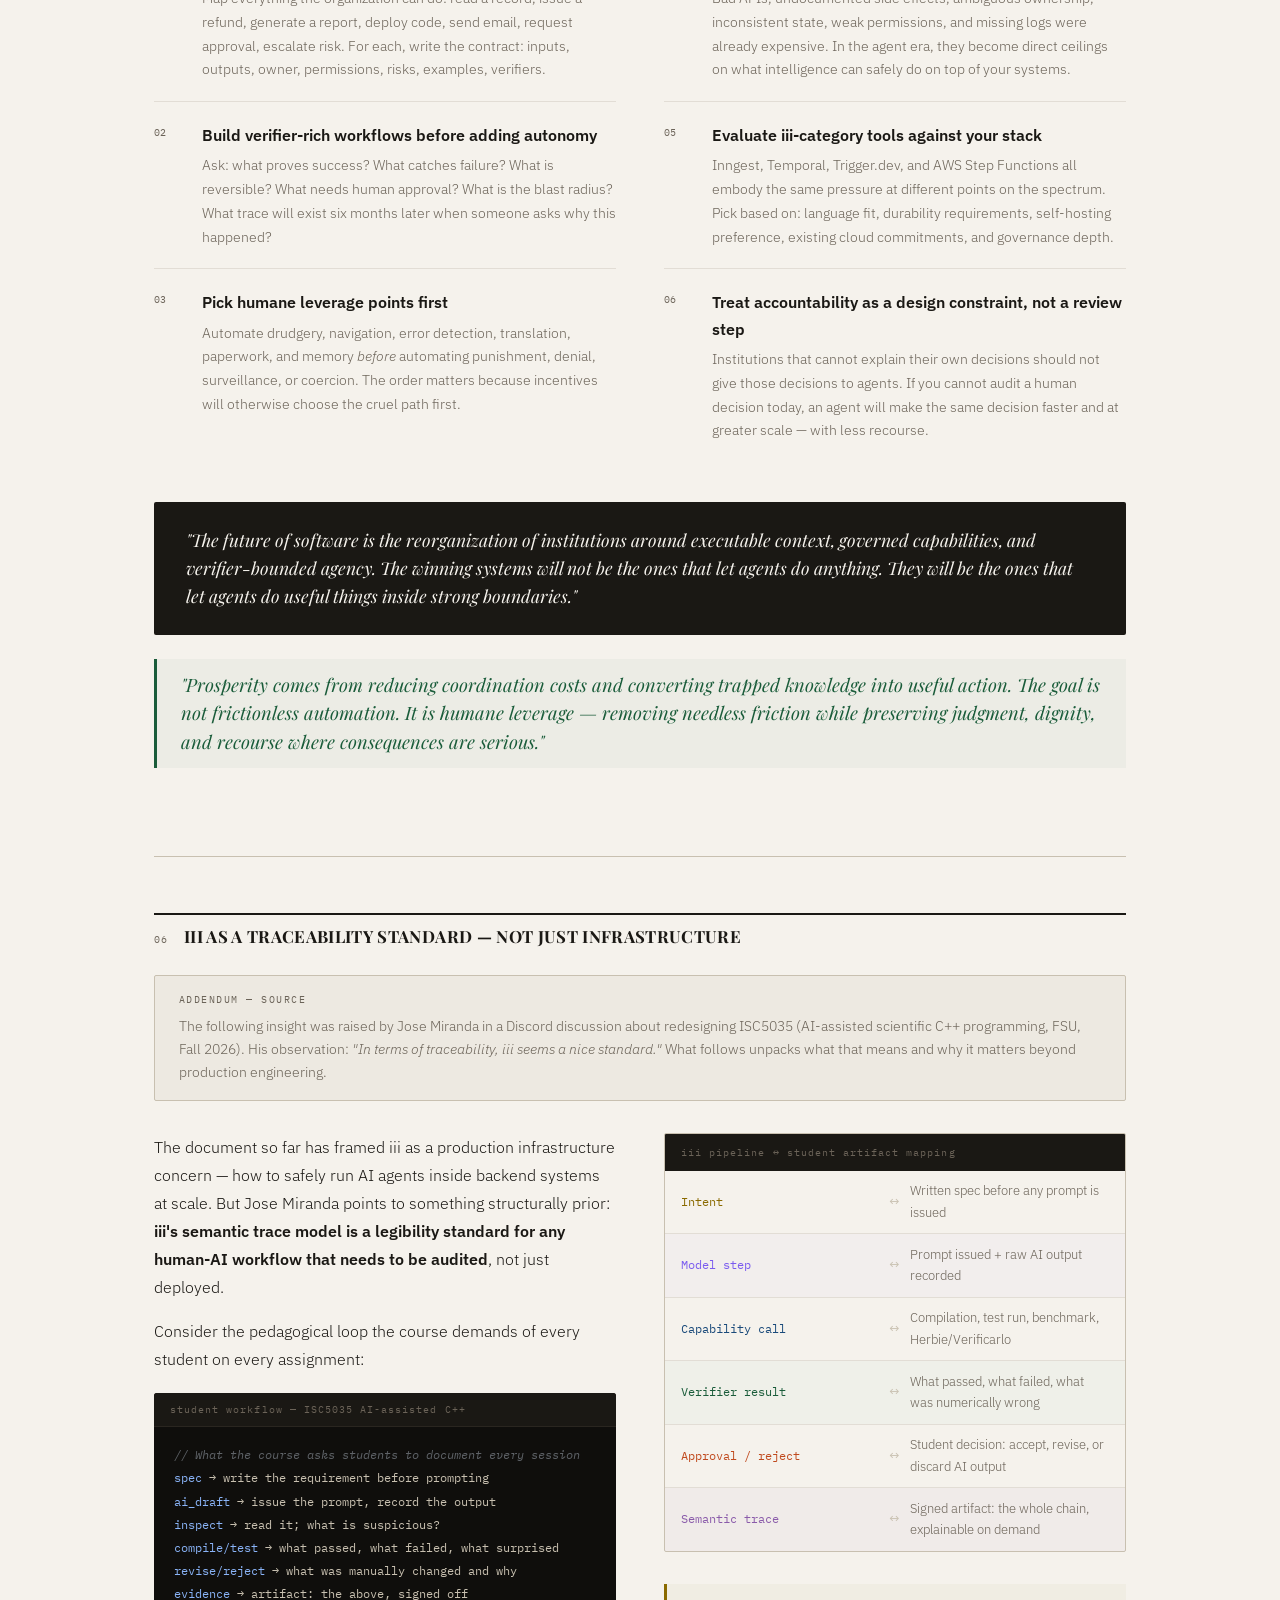
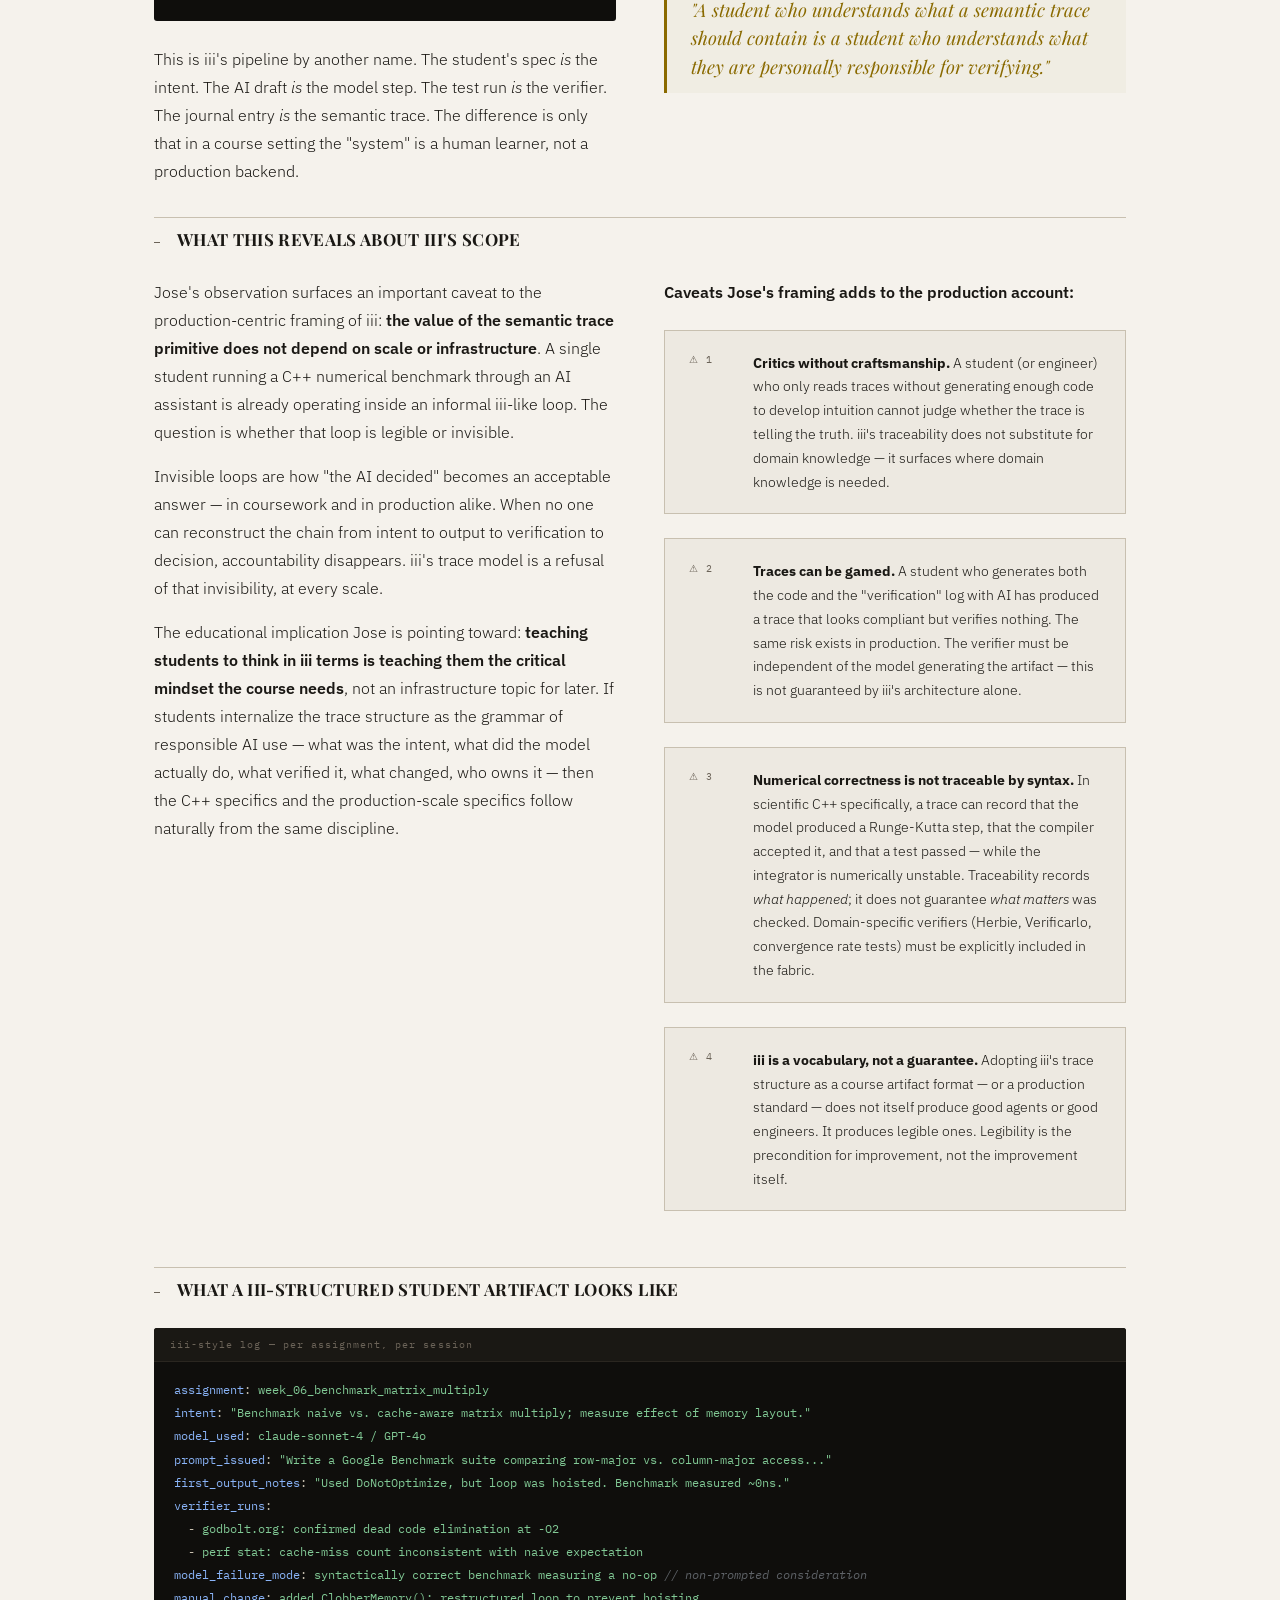
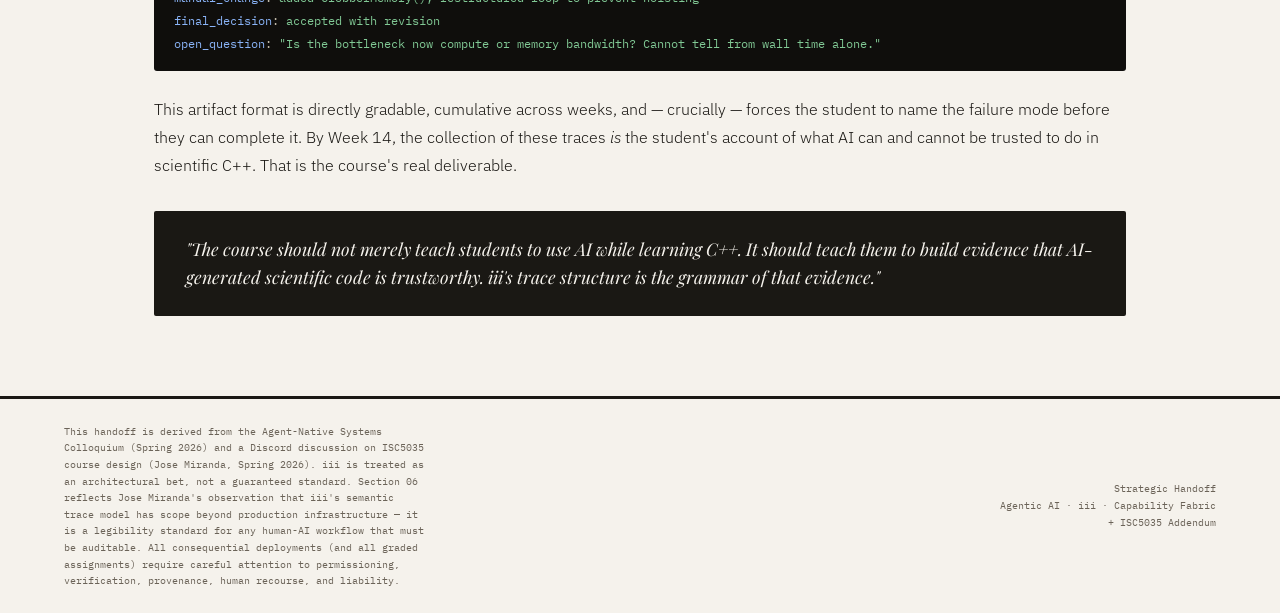
==== commit 6d16cc29: "Add files via upload" ====
--- a/iii_handoff.html
+++ b/iii_handoff.html
@@ -938,14 +938,182 @@
     </div>
   </div>
 
+  <!-- ═══════════════════════════════════════════════════
+       06 · iii AS A TRACEABILITY STANDARD
+       (derived from Jose Miranda, ISC5035 Discord, Spring 2026)
+  ══════════════════════════════════════════════════════ -->
+  <div class="section-block">
+    <div class="section-header">
+      <span class="section-num">06</span>
+      <span class="section-title">iii as a Traceability Standard — Not Just Infrastructure</span>
+    </div>
+
+    <div style="background:var(--paper-dark);border:1px solid var(--rule);padding:1rem 1.5rem;margin-bottom:2rem;border-radius:2px;">
+      <div style="font-family:'IBM Plex Mono',monospace;font-size:0.62rem;letter-spacing:0.15em;text-transform:uppercase;color:var(--muted);margin-bottom:0.4rem;">Addendum — Source</div>
+      <p style="font-size:0.88rem;font-weight:300;color:var(--muted);line-height:1.65;">The following insight was raised by Jose Miranda in a Discord discussion about redesigning ISC5035 (AI-assisted scientific C++ programming, FSU, Fall 2026). His observation: <em>"In terms of traceability, iii seems a nice standard."</em> What follows unpacks what that means and why it matters beyond production engineering.</p>
+    </div>
+
+    <div class="two-col">
+      <div>
+        <p class="body-text">
+          The document so far has framed iii as a production infrastructure concern — how to safely run AI agents inside backend systems at scale. But Jose Miranda points to something structurally prior: <strong>iii's semantic trace model is a legibility standard for any human-AI workflow that needs to be audited</strong>, not just deployed.
+        </p>
+        <p class="body-text">
+          Consider the pedagogical loop the course demands of every student on every assignment:
+        </p>
+
+        <div class="code-block" style="margin-top:1.25rem;">
+          <div class="code-header">student workflow — ISC5035 AI-assisted C++</div>
+          <div class="code-body">
+<span class="c-cm">// What the course asks students to document every session</span><br>
+<span class="c-key">spec</span>         → write the requirement before prompting<br>
+<span class="c-key">ai_draft</span>     → issue the prompt, record the output<br>
+<span class="c-key">inspect</span>      → read it; what is suspicious?<br>
+<span class="c-key">compile/test</span> → what passed, what failed, what surprised<br>
+<span class="c-key">revise/reject</span> → what was manually changed and why<br>
+<span class="c-key">evidence</span>     → artifact: the above, signed off
+          </div>
+        </div>
+
+        <p class="body-text" style="margin-top:1.25rem;">
+          This is iii's pipeline by another name. The student's spec <em>is</em> the intent. The AI draft <em>is</em> the model step. The test run <em>is</em> the verifier. The journal entry <em>is</em> the semantic trace. The difference is only that in a course setting the "system" is a human learner, not a production backend.
+        </p>
+      </div>
+
+      <div>
+        <!-- MAPPING DIAGRAM -->
+        <div style="border:1px solid var(--rule);border-radius:2px;overflow:hidden;margin-bottom:1.5rem;">
+          <div style="background:var(--ink);padding:0.6rem 1rem;font-family:'IBM Plex Mono',monospace;font-size:0.65rem;color:#6b6358;letter-spacing:0.1em;">iii pipeline ↔ student artifact mapping</div>
+          <div style="padding:0;">
+            <div style="display:grid;grid-template-columns:1fr 0.15fr 1fr;align-items:center;padding:0.6rem 1rem;border-bottom:1px solid var(--rule-light);font-size:0.82rem;">
+              <span style="font-family:'IBM Plex Mono',monospace;color:var(--accent-gold);font-size:0.75rem;">Intent</span>
+              <span style="text-align:center;color:var(--rule);">↔</span>
+              <span style="color:var(--muted);font-weight:300;">Written spec before any prompt is issued</span>
+            </div>
+            <div style="display:grid;grid-template-columns:1fr 0.15fr 1fr;align-items:center;padding:0.6rem 1rem;border-bottom:1px solid var(--rule-light);font-size:0.82rem;background:rgba(167,139,250,0.03);">
+              <span style="font-family:'IBM Plex Mono',monospace;color:#7a5bef;font-size:0.75rem;">Model step</span>
+              <span style="text-align:center;color:var(--rule);">↔</span>
+              <span style="color:var(--muted);font-weight:300;">Prompt issued + raw AI output recorded</span>
+            </div>
+            <div style="display:grid;grid-template-columns:1fr 0.15fr 1fr;align-items:center;padding:0.6rem 1rem;border-bottom:1px solid var(--rule-light);font-size:0.82rem;">
+              <span style="font-family:'IBM Plex Mono',monospace;color:var(--accent-blue);font-size:0.75rem;">Capability call</span>
+              <span style="text-align:center;color:var(--rule);">↔</span>
+              <span style="color:var(--muted);font-weight:300;">Compilation, test run, benchmark, Herbie/Verificarlo</span>
+            </div>
+            <div style="display:grid;grid-template-columns:1fr 0.15fr 1fr;align-items:center;padding:0.6rem 1rem;border-bottom:1px solid var(--rule-light);font-size:0.82rem;background:rgba(69,184,141,0.03);">
+              <span style="font-family:'IBM Plex Mono',monospace;color:var(--accent-green);font-size:0.75rem;">Verifier result</span>
+              <span style="text-align:center;color:var(--rule);">↔</span>
+              <span style="color:var(--muted);font-weight:300;">What passed, what failed, what was numerically wrong</span>
+            </div>
+            <div style="display:grid;grid-template-columns:1fr 0.15fr 1fr;align-items:center;padding:0.6rem 1rem;border-bottom:1px solid var(--rule-light);font-size:0.82rem;">
+              <span style="font-family:'IBM Plex Mono',monospace;color:var(--accent);font-size:0.75rem;">Approval / reject</span>
+              <span style="text-align:center;color:var(--rule);">↔</span>
+              <span style="color:var(--muted);font-weight:300;">Student decision: accept, revise, or discard AI output</span>
+            </div>
+            <div style="display:grid;grid-template-columns:1fr 0.15fr 1fr;align-items:center;padding:0.6rem 1rem;font-size:0.82rem;background:rgba(92,42,122,0.03);">
+              <span style="font-family:'IBM Plex Mono',monospace;color:#8a5baa;font-size:0.75rem;">Semantic trace</span>
+              <span style="text-align:center;color:var(--rule);">↔</span>
+              <span style="color:var(--muted);font-weight:300;">Signed artifact: the whole chain, explainable on demand</span>
+            </div>
+          </div>
+        </div>
+
+        <div class="pull-quote gold">
+          <p>"A student who understands what a semantic trace should contain is a student who understands what they are personally responsible for verifying."</p>
+        </div>
+      </div>
+    </div>
+
+    <!-- THE DEEPER INSIGHT -->
+    <div style="margin-top:2rem;">
+      <div class="section-header" style="border-top:1px solid var(--rule);margin-top:0;">
+        <span class="section-num">—</span>
+        <span class="section-title">What This Reveals About iii's Scope</span>
+      </div>
+
+      <div class="two-col">
+        <div>
+          <p class="body-text">
+            Jose's observation surfaces an important caveat to the production-centric framing of iii: <strong>the value of the semantic trace primitive does not depend on scale or infrastructure</strong>. A single student running a C++ numerical benchmark through an AI assistant is already operating inside an informal iii-like loop. The question is whether that loop is legible or invisible.
+          </p>
+          <p class="body-text">
+            Invisible loops are how "the AI decided" becomes an acceptable answer — in coursework and in production alike. When no one can reconstruct the chain from intent to output to verification to decision, accountability disappears. iii's trace model is a refusal of that invisibility, at every scale.
+          </p>
+          <p class="body-text">
+            The educational implication Jose is pointing toward: <strong>teaching students to think in iii terms is teaching them the critical mindset the course needs</strong>, not an infrastructure topic for later. If students internalize the trace structure as the grammar of responsible AI use — what was the intent, what did the model actually do, what verified it, what changed, who owns it — then the C++ specifics and the production-scale specifics follow naturally from the same discipline.
+          </p>
+        </div>
+
+        <div>
+          <p class="body-text" style="margin-bottom:1rem;"><strong>Caveats Jose's framing adds to the production account:</strong></p>
+
+          <div class="moat-box">
+            <span class="moat-icon">⚠ 1</span>
+            <p class="moat-text"><strong>Critics without craftsmanship.</strong> A student (or engineer) who only reads traces without generating enough code to develop intuition cannot judge whether the trace is telling the truth. iii's traceability does not substitute for domain knowledge — it surfaces where domain knowledge is needed.</p>
+          </div>
+
+          <div class="moat-box">
+            <span class="moat-icon">⚠ 2</span>
+            <p class="moat-text"><strong>Traces can be gamed.</strong> A student who generates both the code and the "verification" log with AI has produced a trace that looks compliant but verifies nothing. The same risk exists in production. The verifier must be independent of the model generating the artifact — this is not guaranteed by iii's architecture alone.</p>
+          </div>
+
+          <div class="moat-box">
+            <span class="moat-icon">⚠ 3</span>
+            <p class="moat-text"><strong>Numerical correctness is not traceable by syntax.</strong> In scientific C++ specifically, a trace can record that the model produced a Runge-Kutta step, that the compiler accepted it, and that a test passed — while the integrator is numerically unstable. Traceability records <em>what happened</em>; it does not guarantee <em>what matters</em> was checked. Domain-specific verifiers (Herbie, Verificarlo, convergence rate tests) must be explicitly included in the fabric.</p>
+          </div>
+
+          <div class="moat-box">
+            <span class="moat-icon">⚠ 4</span>
+            <p class="moat-text"><strong>iii is a vocabulary, not a guarantee.</strong> Adopting iii's trace structure as a course artifact format — or a production standard — does not itself produce good agents or good engineers. It produces legible ones. Legibility is the precondition for improvement, not the improvement itself.</p>
+          </div>
+        </div>
+      </div>
+    </div>
+
+    <!-- CONCRETE ARTIFACT FORMAT -->
+    <div style="margin-top:2rem;">
+      <div class="section-header" style="border-top:1px solid var(--rule);margin-top:0;">
+        <span class="section-num">—</span>
+        <span class="section-title">What a iii-Structured Student Artifact Looks Like</span>
+      </div>
+
+      <div class="code-block">
+        <div class="code-header">iii-style log — per assignment, per session</div>
+        <div class="code-body">
+<span class="c-key">assignment</span>: <span class="c-str">week_06_benchmark_matrix_multiply</span><br>
+<span class="c-key">intent</span>: <span class="c-str">"Benchmark naive vs. cache-aware matrix multiply; measure effect of memory layout."</span><br>
+<span class="c-key">model_used</span>: <span class="c-str">claude-sonnet-4 / GPT-4o</span><br>
+<span class="c-key">prompt_issued</span>: <span class="c-str">"Write a Google Benchmark suite comparing row-major vs. column-major access..."</span><br>
+<span class="c-key">first_output_notes</span>: <span class="c-str">"Used DoNotOptimize, but loop was hoisted. Benchmark measured ~0ns."</span><br>
+<span class="c-key">verifier_runs</span>:<br>
+&nbsp;&nbsp;- <span class="c-str">godbolt.org: confirmed dead code elimination at -O2</span><br>
+&nbsp;&nbsp;- <span class="c-str">perf stat: cache-miss count inconsistent with naive expectation</span><br>
+<span class="c-key">model_failure_mode</span>: <span class="c-str">syntactically correct benchmark measuring a no-op</span> <span class="c-cm">// non-prompted consideration</span><br>
+<span class="c-key">manual_change</span>: <span class="c-str">added ClobberMemory(); restructured loop to prevent hoisting</span><br>
+<span class="c-key">final_decision</span>: <span class="c-str">accepted with revision</span><br>
+<span class="c-key">open_question</span>: <span class="c-str">"Is the bottleneck now compute or memory bandwidth? Cannot tell from wall time alone."</span>
+        </div>
+      </div>
+
+      <p class="body-text" style="margin-top:1.25rem;">
+        This artifact format is directly gradable, cumulative across weeks, and — crucially — forces the student to name the failure mode before they can complete it. By Week 14, the collection of these traces <em>is</em> the student's account of what AI can and cannot be trusted to do in scientific C++. That is the course's real deliverable.
+      </p>
+    </div>
+
+    <div class="highlight-box" style="margin-top:2rem;">
+      <p>"The course should not merely teach students to use AI while learning C++. It should teach them to build evidence that AI-generated scientific code is trustworthy. iii's trace structure is the grammar of that evidence."</p>
+    </div>
+
+  </div>
+
 </div><!-- /page -->
 
 <footer class="footer">
   <div class="footer-note">
-    This handoff is derived from the Agent-Native Systems Colloquium (Spring 2026). iii is treated as an architectural bet, not a guaranteed standard. The argument is intentionally stronger than "AI features will be useful" and intentionally weaker than "LLMs replace software." All consequential deployments require careful attention to permissioning, verification, provenance, human recourse, and liability.
+    This handoff is derived from the Agent-Native Systems Colloquium (Spring 2026) and a Discord discussion on ISC5035 course design (Jose Miranda, Spring 2026). iii is treated as an architectural bet, not a guaranteed standard. Section 06 reflects Jose Miranda's observation that iii's semantic trace model has scope beyond production infrastructure — it is a legibility standard for any human-AI workflow that must be auditable. All consequential deployments (and all graded assignments) require careful attention to permissioning, verification, provenance, human recourse, and liability.
   </div>
   <div style="font-family:'IBM Plex Mono',monospace;font-size:0.65rem;color:var(--muted);text-align:right;flex-shrink:0;">
-    Strategic Handoff<br>Agentic AI · iii · Capability Fabric
+    Strategic Handoff<br>Agentic AI · iii · Capability Fabric<br>+ ISC5035 Addendum
   </div>
 </footer>
 
